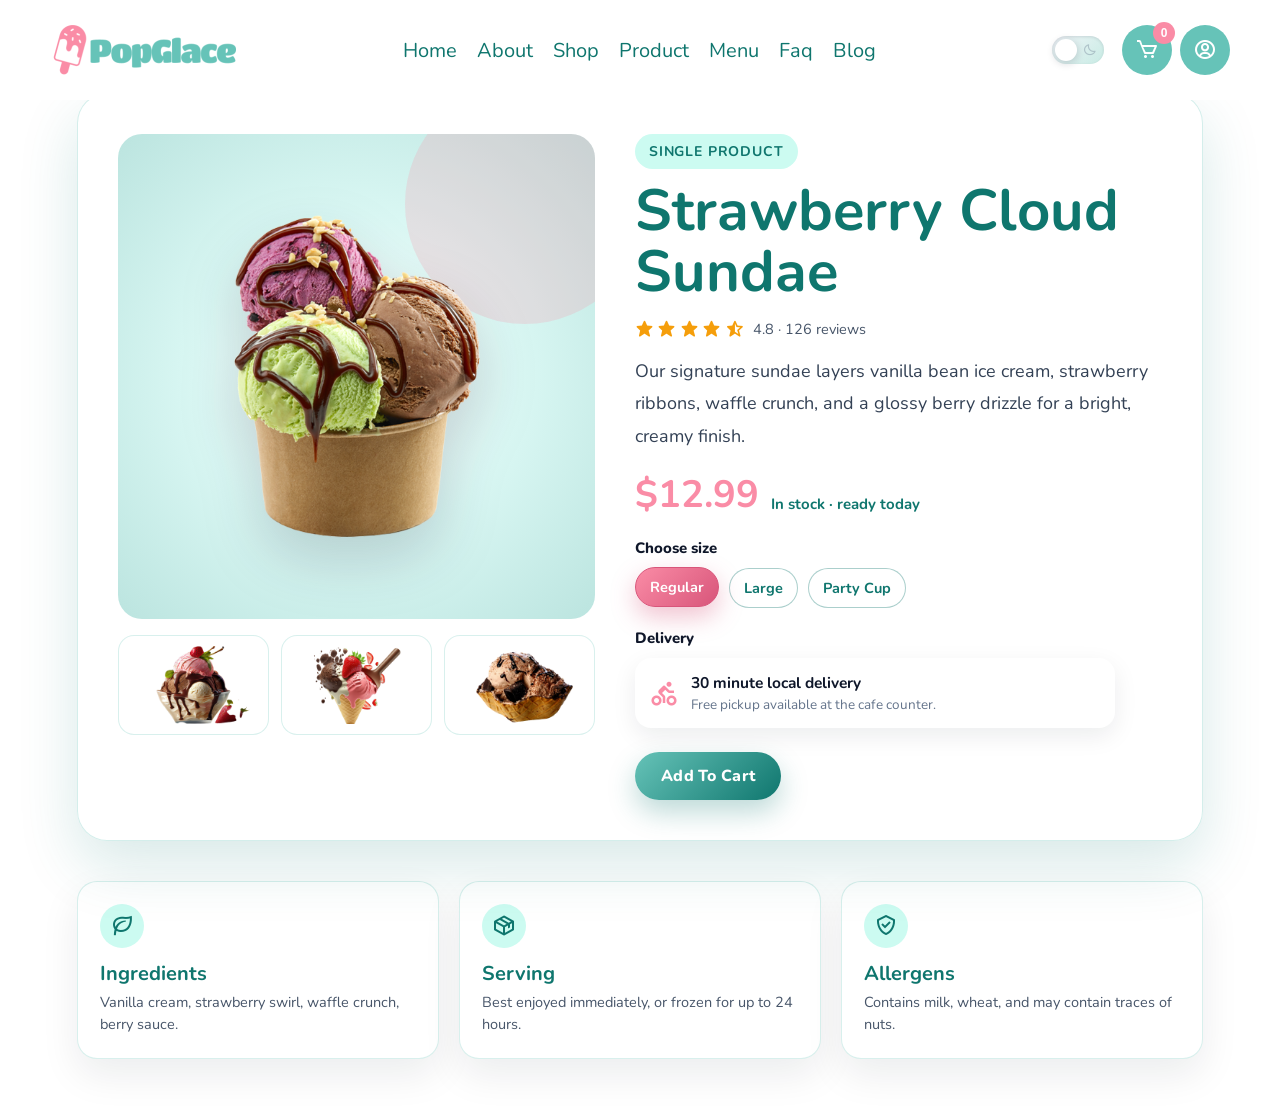
==== product.html @ e68284f6 "Enhance user experience with login flow and product display updates - Updated index.html to include " ====
<!doctype html>
<html lang="en">
	<head>
		<meta charset="UTF-8" />
		<meta name="viewport" content="width=device-width, initial-scale=1.0" />
		<meta
			name="description"
			content="TopGlance Strawberry Cloud Sundae product page with cart and checkout demo." />
		<title>Strawberry Cloud Sundae — TopGlance Ice Cream</title>
		<script>
			(function () {
				try {
					var k = "topglanceTheme";
					var t = localStorage.getItem(k);
					if (t === "dark" || t === "light") {
						document.documentElement.setAttribute("data-theme", t);
					} else if (
						window.matchMedia("(prefers-color-scheme: dark)").matches
					) {
						document.documentElement.setAttribute("data-theme", "dark");
					}
				} catch (e) {}
			})();
		</script>
		<link
			href="https://unpkg.com/boxicons@2.1.4/css/boxicons.min.css"
			rel="stylesheet" />
		<link rel="preconnect" href="https://fonts.googleapis.com" />
		<link rel="preconnect" href="https://fonts.gstatic.com" crossorigin />
		<link
			href="https://fonts.googleapis.com/css2?family=Nunito:wght@400;500;600;700;800&display=swap"
			rel="stylesheet" />
		<link rel="stylesheet" href="style.css" />
	</head>
	<body>
		<a href="#main-content" class="skip-link">Skip to main content</a>
		<header role="banner">
			<a href="index.html#home"
				><img src="images/logo.png" alt="TopGlance Ice Cream"
			/></a>
			<nav class="navbar" id="siteNav" aria-label="Primary">
				<ul>
					<li><a href="index.html#home">home</a></li>
					<li><a href="index.html#about">about</a></li>
					<li><a href="index.html#shop">shop</a></li>
					<li><a href="product.html">product</a></li>
					<li><a href="index.html#menu">menu</a></li>
					<li><a href="index.html#faq">faq</a></li>
					<li><a href="index.html#blog">blog</a></li>
				</ul>
			</nav>
			<div class="nav-actions">
				<button
					type="button"
					class="theme-switch"
					id="themeToggle"
					role="switch"
					aria-checked="false"
					aria-label="Switch to dark mode"
					title="Theme">
					<span class="theme-switch-track">
						<i
							class="bx bx-sun theme-switch-icon theme-switch-icon--sun"
							aria-hidden="true"></i>
						<i
							class="bx bx-moon theme-switch-icon theme-switch-icon--moon"
							aria-hidden="true"></i>
						<span class="theme-switch-thumb"></span>
					</span>
				</button>
				<div class="nav-action-wrap cart-wrap">
					<button
						type="button"
						class="nav-icon-btn cart-toggle"
						id="cartToggle"
						aria-label="Shopping cart"
						aria-expanded="false"
						aria-controls="cartPanel">
						<i class="bx bx-cart" aria-hidden="true"></i>
						<span class="cart-badge" id="cartBadge">0</span>
					</button>
					<div
						class="nav-panel cart-panel"
						id="cartPanel"
						role="dialog"
						aria-modal="true"
						aria-labelledby="cartPanelTitle"
						hidden>
						<div class="nav-panel-head">
							<h4 id="cartPanelTitle">Your cart</h4>
							<button
								type="button"
								class="panel-close"
								id="cartClose"
								aria-label="Close cart">
								&times;
							</button>
						</div>
						<ul class="cart-lines" id="cartLines"></ul>
						<p class="cart-empty" id="cartEmpty">Your cart is empty.</p>
						<div class="cart-footer" id="cartFooter" hidden>
							<p class="cart-total">Total: $<span id="cartTotal">0.00</span></p>
							<button
								type="button"
								class="btn btn-checkout"
								id="cartCheckoutBtn">
								Checkout
							</button>
						</div>
					</div>
				</div>
				<div class="nav-action-wrap profile-wrap">
					<button
						type="button"
						class="nav-icon-btn profile-toggle"
						id="profileToggle"
						aria-label="Account"
						aria-expanded="false"
						aria-controls="profilePanel">
						<i class="bx bx-user-circle" aria-hidden="true"></i>
					</button>
					<div
						class="nav-panel profile-panel"
						id="profilePanel"
						role="dialog"
						aria-modal="true"
						aria-labelledby="profilePanelTitle"
						hidden>
						<div class="nav-panel-head">
							<h4 id="profilePanelTitle">Account</h4>
							<button
								type="button"
								class="panel-close"
								id="profileClose"
								aria-label="Close account">
								&times;
							</button>
						</div>
						<div class="profile-card">
							<div class="profile-avatar" aria-hidden="true">DU</div>
							<div class="profile-meta">
								<strong>Demo User</strong>
								<span>demo@topglance.ice</span>
							</div>
						</div>
						<p class="profile-hint">
							Rewards: <strong>120 pts</strong> · Orders: <strong>3</strong>
						</p>
					</div>
				</div>
			</div>
			<button
				type="button"
				class="bx bx-menu nav-menu-toggle"
				id="navMenuToggle"
				aria-label="Open menu"
				aria-expanded="false"
				aria-controls="siteNav"></button>
		</header>
		<main id="main-content">
			<section class="product-page" aria-labelledby="product-title">
				<a href="index.html#products" class="product-back">
					<i class="bx bx-left-arrow-alt" aria-hidden="true"></i>
					Back to featured banner
				</a>
				<div class="product-detail">
					<div class="product-gallery">
						<div class="product-main-image">
							<img src="images/img_5.png" alt="Strawberry Cloud Sundae dessert" />
						</div>
						<div class="product-thumbs" aria-label="Product preview images">
							<img src="images/product0.png" alt="Berry topping preview" />
							<img src="images/product1.png" alt="Mint scoop preview" />
							<img src="images/product4.png" alt="Chocolate drizzle preview" />
						</div>
					</div>
					<div class="product-summary">
						<span class="eyebrow">Single product</span>
						<h1 id="product-title">Strawberry Cloud Sundae</h1>
						<div class="product-rating" aria-label="Rated 4.8 out of 5">
							<i class="bx bxs-star" aria-hidden="true"></i>
							<i class="bx bxs-star" aria-hidden="true"></i>
							<i class="bx bxs-star" aria-hidden="true"></i>
							<i class="bx bxs-star" aria-hidden="true"></i>
							<i class="bx bxs-star-half" aria-hidden="true"></i>
							<span>4.8 · 126 reviews</span>
						</div>
						<p>
							Our signature sundae layers vanilla bean ice cream, strawberry
							ribbons, waffle crunch, and a glossy berry drizzle for a bright,
							creamy finish.
						</p>
						<div class="product-price-row">
							<strong>$12.99</strong>
							<span>In stock · ready today</span>
						</div>
						<div class="product-option-group">
							<span class="product-option-label">Choose size</span>
							<div class="product-options" aria-label="Choose size">
								<button
									type="button"
									class="product-option is-selected"
									data-size="Regular"
									data-price="12.99"
									aria-pressed="true">
									Regular
								</button>
								<button
									type="button"
									class="product-option"
									data-size="Large"
									data-price="15.99"
									aria-pressed="false">
									Large
								</button>
								<button
									type="button"
									class="product-option"
									data-size="Party cup"
									data-price="21.99"
									aria-pressed="false">
									Party cup
								</button>
							</div>
						</div>
						<div class="product-option-group">
							<span class="product-option-label">Delivery</span>
							<div class="product-delivery">
								<i class="bx bx-cycling" aria-hidden="true"></i>
								<div>
									<strong>30 minute local delivery</strong>
									<span>Free pickup available at the cafe counter.</span>
								</div>
							</div>
						</div>
						<div class="product-actions">
							<button
								type="button"
								class="btn add-to-cart"
								data-id="product-strawberry-cloud"
								data-name="Strawberry Cloud Sundae"
								data-price="12.99"
								data-image="images/img_5.png">
								Add To Cart
							</button>
						</div>
					</div>
				</div>
				<div class="product-info-grid">
					<article>
						<i class="bx bx-leaf" aria-hidden="true"></i>
						<h3>Ingredients</h3>
						<p>Vanilla cream, strawberry swirl, waffle crunch, berry sauce.</p>
					</article>
					<article>
						<i class="bx bx-package" aria-hidden="true"></i>
						<h3>Serving</h3>
						<p>Best enjoyed immediately, or frozen for up to 24 hours.</p>
					</article>
					<article>
						<i class="bx bx-check-shield" aria-hidden="true"></i>
						<h3>Allergens</h3>
						<p>Contains milk, wheat, and may contain traces of nuts.</p>
					</article>
				</div>
			</section>
		</main>
		<div id="checkoutAnnounce" class="visually-hidden" role="status" aria-live="polite" aria-atomic="true"></div>
		<div class="toast" id="toast" role="status" aria-live="polite" hidden></div>
		<script src="script.js"></script>
	</body>
</html>
---- style.css ----
:root {
	--green: #76a713;
	--header-bg: #ffffff;
	--focus-ring: #66c3b8;
	/* Darker teal for text on white — improves contrast vs. #66c3b8 alone */
	--link-text: #0f766e;
	--heading-teal: #0f766e;
	/* WCAG-friendly text on white / near-white (promo card, etc.) */
	--text-on-light: #1e293b;
	--title-on-light: #042f2e;
	/* Motion: one easing curve sitewide (avoids “all” + layout-shift flicker) */
	--ease-ui: cubic-bezier(0.37, 1.14, 0.26, 1.24);
	--t-fast: 0.22s;
	--t-normal: 0.35s;
	--t-slow: 0.5s;
	--t-reveal: 0.55s;
	/* Hero: dark enough for white copy; badge stays light with dark text */
	--hero-bg: #0f766e;
	--hero-badge-bg: #ecfdf5;
	--hero-badge-text: #064e3b;
	--font-site: "Nunito", "Segoe UI", Arial, sans-serif;
}

.skip-link {
	position: absolute;
	left: -9999px;
	top: 0;
	z-index: 1000;
	padding: 1rem 1.5rem;
	background: var(--focus-ring);
	color: #fff;
	font-size: 1.6rem;
	font-weight: 600;
	border-radius: 0 0 8px 0;
	text-transform: none;
}
.skip-link:focus {
	left: 0;
	outline: 3px solid #0f172a;
	outline-offset: 2px;
}

* {
	margin: 0;
	padding: 0;
	box-sizing: border-box;
	text-transform: capitalize;
	text-decoration: none;
}
*,
*::before,
*::after {
	transition-property: color, background-color, border-color, box-shadow, opacity,
		transform, filter, outline-color, outline-offset, text-decoration-color;
	transition-duration: var(--t-normal);
	transition-timing-function: var(--ease-ui);
}
*::selection {
	background-color: var(--green);
	color: #fff;
}
html {
	font-size: 62.5%;
	overflow-x: hidden;
	scroll-behavior: smooth;
	scroll-padding-top: 4rem;
}
body {
	font-family: var(--font-site);
}
section {
	padding: 4% 6%;
	background-image: url("images/bg.avif");
	background-size: cover;
	background-repeat: no-repeat;
}
.btn {
	border-radius: 20px;
	background-color: #bbe4df;
	padding: 1rem 2rem;
	cursor: pointer;
	text-transform: capitalize;
	text-align: center;
	font-size: 1.9rem;
	color: #000;
	transition: background-color var(--t-slow) var(--ease-ui),
		color var(--t-slow) var(--ease-ui), transform var(--t-slow) var(--ease-ui),
		box-shadow var(--t-slow) var(--ease-ui);
}

.btn:hover {
	background-color: #fa8ca6;
	transform: scale(1.1);
	color: #fff;
}
.btn.add-to-cart {
	font-weight: 600;
	color: #0f172a;
}
.features .box-container .box .btn.add-to-cart,
.shop .box-container .box .btn.add-to-cart,
.products .btn.add-to-cart {
	color: #0f172a;
}
h1 {
	font-size: 3.5rem;
	color: var(--heading-teal);
	text-transform: capitalize;
	margin-bottom: 1.5rem;
	text-align: center;
}

/* Section titles (one h1 per page — hero); mirrors former h1.section headings */
h2.heading {
	font-size: 3.5rem;
	color: var(--heading-teal);
	text-transform: capitalize;
	margin-bottom: 1.5rem;
	text-align: center;
}

.features > h2 {
	font-size: 3.5rem;
	color: var(--heading-teal);
	text-transform: capitalize;
	margin-bottom: 1.5rem;
	text-align: center;
}

a:focus-visible,
button:focus-visible,
input:focus-visible,
textarea:focus-visible,
select:focus-visible {
	outline: 2px solid var(--focus-ring);
	outline-offset: 2px;
}
header {
	background-color: var(--header-bg);
	position: fixed;
	display: flex;
	align-items: center;
	justify-content: space-between;
	top: 0;
	left: 0;
	z-index: 100;
	padding: 1rem 5rem;
	width: 100%;
	max-width: 100vw;
	min-width: 0;
}
/* Keep wordmark fully visible: no flex shrink, no inline gap under the image */
header > a {
	flex-shrink: 0;
	display: inline-flex;
	align-items: center;
	line-height: 0;
}
header > a img {
	display: block;
	width: 100%;
	max-width: min(250px, 42vw);
	height: auto;
	object-fit: contain;
	object-position: left center;
}
header .navbar ul {
	display: flex;
	align-items: center;
	justify-content: space-between;
	list-style: none;
}
header .navbar ul li {
	margin: 0 1rem;
}
header .navbar ul li a {
	font-size: 2rem;
	color: var(--link-text);
}
header .navbar ul li a:hover {
	color: #fa8ca6;
}
header .nav-actions {
	display: flex;
	align-items: center;
	gap: 0.8rem;
	min-width: 0;
	flex-shrink: 0;
}
header .nav-action-wrap {
	position: relative;
}
header .nav-icon-btn {
	cursor: pointer;
	margin: 0;
	width: 50px;
	height: 50px;
	display: flex;
	align-items: center;
	justify-content: center;
	background-color: #66c3b8;
	color: #fff;
	border: 1px solid transparent;
	border-radius: 50%;
	font-size: 2.4rem;
	transition: background-color var(--t-slow) var(--ease-ui),
		border-color var(--t-slow) var(--ease-ui), color var(--t-slow) var(--ease-ui);
	position: relative;
}
header .nav-icon-btn:hover {
	border: 1px solid #66c3b8;
	background-color: #bbe4df;
	color: #0f172a;
}
header .theme-switch {
	border: none;
	background: transparent;
	padding: 9px 10px;
	margin: 0;
	cursor: pointer;
	display: flex;
	align-items: center;
	justify-content: center;
	flex-shrink: 0;
	position: relative;
	box-sizing: border-box;
	min-width: 44px;
	min-height: 44px;
}
header .theme-switch:focus-visible {
	outline: 2px solid #66c3b8;
	outline-offset: 3px;
	border-radius: 999px;
}
header .theme-switch-track {
	position: relative;
	width: 52px;
	height: 28px;
	border-radius: 999px;
	background: linear-gradient(135deg, #f1f5f9 0%, #c8ebe4 100%);
	box-shadow: inset 0 1px 3px rgba(15, 23, 42, 0.12);
	transition: background var(--t-normal) var(--ease-ui),
		box-shadow var(--t-normal) var(--ease-ui);
}
html[data-theme="dark"] header .theme-switch-track {
	background: linear-gradient(135deg, #475569 0%, #1e293b 100%);
	box-shadow: inset 0 1px 5px rgba(0, 0, 0, 0.35);
}
header .theme-switch-icon {
	position: absolute;
	top: 50%;
	transform: translateY(-50%);
	font-size: 1.4rem;
	z-index: 0;
	pointer-events: none;
	transition: opacity var(--t-fast) var(--ease-ui), color var(--t-fast) var(--ease-ui);
}
header .theme-switch-icon--sun {
	left: 7px;
	color: #d97706;
}
header .theme-switch-icon--moon {
	right: 7px;
	color: #64748b;
}
html[data-theme="dark"] header .theme-switch-icon--sun {
	opacity: 0.35;
}
html[data-theme="dark"] header .theme-switch-icon--moon {
	color: #e2e8f0;
	opacity: 1;
}
html:not([data-theme="dark"]) header .theme-switch-icon--moon {
	opacity: 0.35;
}
html:not([data-theme="dark"]) header .theme-switch-icon--sun {
	opacity: 1;
}
header .theme-switch-thumb {
	position: absolute;
	top: 3px;
	left: 3px;
	width: 22px;
	height: 22px;
	border-radius: 50%;
	background: #fff;
	box-shadow: 0 2px 8px rgba(15, 23, 42, 0.2);
	z-index: 1;
	transition: transform var(--t-normal) var(--ease-ui),
		background var(--t-fast) var(--ease-ui), box-shadow var(--t-fast) var(--ease-ui);
}
html[data-theme="dark"] header .theme-switch-thumb {
	transform: translateX(24px);
	background: linear-gradient(145deg, #66c3b8, #3d9a90);
	box-shadow: 0 2px 10px rgba(0, 0, 0, 0.35);
}
@media (prefers-reduced-motion: reduce) {
	header .theme-switch-thumb,
	header .theme-switch-track,
	header .theme-switch-icon {
		transition: none;
	}
}
header .cart-badge {
	position: absolute;
	top: -4px;
	right: -4px;
	min-width: 22px;
	height: 22px;
	padding: 0 5px;
	border-radius: 999px;
	background: #fa8ca6;
	color: #fff;
	font-size: 1.2rem;
	font-weight: 700;
	display: flex;
	align-items: center;
	justify-content: center;
	line-height: 1;
}
header .nav-panel {
	position: absolute;
	top: calc(100% + 12px);
	right: 0;
	left: auto;
	width: 380px;
	max-width: calc(100vw - 24px);
	background: #fff;
	border-radius: 16px;
	box-shadow: 0 12px 40px rgba(0, 0, 0, 0.12);
	border: 1px solid rgba(102, 195, 184, 0.35);
	padding: 1.2rem 1.4rem 1.4rem;
	z-index: 200;
	max-height: min(70vh, 420px);
	overflow-x: hidden;
	overflow-y: auto;
	overscroll-behavior: contain;
}
header .nav-panel[hidden] {
	display: none !important;
}
header .nav-panel-head {
	display: flex;
	align-items: center;
	justify-content: space-between;
	margin-bottom: 1rem;
	padding-bottom: 0.8rem;
	border-bottom: 1px solid #eee;
}
header .nav-panel-head h4 {
	font-size: 2rem;
	color: #66c3b8;
	margin: 0;
	text-align: left;
}
header .panel-close {
	border: none;
	background: transparent;
	font-size: 2.8rem;
	line-height: 1;
	color: #66c3b8;
	cursor: pointer;
	padding: 0 0.4rem;
}
header .panel-close:hover {
	color: #fa8ca6;
}
header .cart-lines {
	list-style: none;
	margin: 0;
	padding: 0;
}
header .cart-line {
	display: flex;
	gap: 1rem;
	align-items: flex-start;
	padding: 1rem 0;
	border-bottom: 1px solid #f0f0f0;
	font-size: 1.5rem;
	min-width: 0;
	overflow-x: hidden;
}
header .cart-line-thumb {
	width: 52px;
	height: 52px;
	max-width: 52px;
	object-fit: contain;
	border-radius: 10px;
	background: #f7faf9;
	flex-shrink: 0;
}
header .cart-line-body {
	flex: 1;
	min-width: 0;
}
header .cart-line-title {
	font-weight: 600;
	color: #333;
	margin-bottom: 0.4rem;
	text-align: left;
	text-transform: none;
	overflow-wrap: anywhere;
	word-break: break-word;
}
header .cart-line-meta {
	color: #64748b;
	font-size: 1.35rem;
	text-align: left;
	overflow-wrap: anywhere;
	word-break: break-word;
}
header .cart-line-actions {
	display: flex;
	align-items: center;
	flex-wrap: wrap;
	gap: 0.5rem;
	margin-top: 0.6rem;
	max-width: 100%;
}
header .qty-btn {
	width: 28px;
	height: 28px;
	border-radius: 8px;
	border: 1px solid var(--heading-teal);
	background: #fff;
	color: var(--heading-teal);
	cursor: pointer;
	font-size: 1.6rem;
	line-height: 1;
	display: flex;
	align-items: center;
	justify-content: center;
}
header .qty-btn:hover {
	background: #bbe4df;
}
header .cart-remove {
	border: none;
	background: transparent;
	color: #fa8ca6;
	cursor: pointer;
	font-size: 1.3rem;
	text-decoration: underline;
	margin-left: 0.4rem;
}
header .cart-empty {
	font-size: 1.6rem;
	color: #64748b;
	text-align: center;
	padding: 1.5rem 0.5rem;
}
header .cart-footer {
	margin-top: 1rem;
	padding-top: 1rem;
	border-top: 1px solid #eee;
}
header .cart-total {
	font-size: 1.8rem;
	font-weight: 700;
	color: #333;
	margin-bottom: 1rem;
	text-align: left;
}
header .btn-checkout {
	width: 100%;
	border: none;
	font-family: inherit;
	font-size: 2.1rem;
	font-weight: 600;
	padding: 1.15rem 2rem;
	min-height: 4.8rem;
}
header .login-flow,
header .profile-signed-in {
	text-transform: none;
}
header .login-copy {
	color: #475569;
	font-size: 1.45rem;
	line-height: 1.5;
	margin-bottom: 1.2rem;
	text-align: left;
	text-transform: none;
}
header .login-field {
	display: flex;
	flex-direction: column;
	gap: 0.5rem;
	margin-bottom: 1rem;
	text-align: left;
}
header .login-field span {
	color: var(--heading-teal);
	font-size: 1.35rem;
	font-weight: 700;
	text-transform: none;
}
header .login-field input {
	width: 100%;
	border: 1px solid rgba(102, 195, 184, 0.45);
	border-radius: 12px;
	color: #1e293b;
	font-size: 1.5rem;
	padding: 1rem 1.1rem;
	text-transform: none;
}
header .login-field input.login-input-error {
	border-color: #fa8ca6;
	box-shadow: 0 0 0 3px rgba(250, 140, 166, 0.18);
}
header .login-btn {
	width: 100%;
	border: none;
	font-family: inherit;
	font-size: 1.75rem;
	font-weight: 700;
	margin-top: 0.2rem;
}
header .login-note {
	color: #64748b;
	font-size: 1.25rem;
	margin-top: 0.8rem;
	text-align: center;
	text-transform: none;
}
header .login-code-card {
	align-items: center;
	background: linear-gradient(135deg, #ecfdf5, #fdf2f8);
	border: 1px dashed rgba(102, 195, 184, 0.75);
	border-radius: 14px;
	display: flex;
	justify-content: space-between;
	margin-bottom: 1.2rem;
	padding: 1rem 1.2rem;
	text-transform: none;
}
header .login-code-card span {
	color: #475569;
	font-size: 1.25rem;
	text-transform: none;
}
header .login-code-card strong {
	color: var(--heading-teal);
	font-size: 2rem;
	letter-spacing: 0.16em;
}
header .login-link {
	background: transparent;
	border: none;
	color: #0f766e;
	cursor: pointer;
	display: block;
	font: inherit;
	font-size: 1.35rem;
	margin: 0.9rem auto 0;
	text-decoration: underline;
	text-transform: none;
}
header .login-link:hover {
	color: #fa8ca6;
}
header .profile-card {
	display: flex;
	align-items: center;
	gap: 1rem;
	padding: 0.8rem 0;
}
header .profile-avatar {
	width: 52px;
	height: 52px;
	border-radius: 50%;
	background: linear-gradient(135deg, #66c3b8, #bbe4df);
	color: #fff;
	display: flex;
	align-items: center;
	justify-content: center;
	font-size: 1.8rem;
	font-weight: 700;
	flex-shrink: 0;
}
header .profile-meta {
	display: flex;
	flex-direction: column;
	gap: 0.2rem;
	text-align: left;
	font-size: 1.5rem;
	text-transform: none;
}
header .profile-meta strong {
	color: #333;
	font-size: 1.7rem;
}
header .profile-meta span {
	color: #475569;
}
header .profile-hint {
	font-size: 1.45rem;
	color: #555;
	margin: 0.4rem 0 1rem;
	text-align: left;
	text-transform: none;
}
header .saved-card-block {
	margin-top: 0.5rem;
}
header .saved-card-label {
	font-size: 1.35rem;
	color: var(--heading-teal);
	display: block;
	margin-bottom: 0.6rem;
	text-align: left;
}
header .saved-card {
	background: linear-gradient(125deg, #2d3748 0%, #4a5568 100%);
	color: #fff;
	border-radius: 14px;
	padding: 1.2rem 1.4rem;
	font-size: 1.4rem;
	text-transform: none;
}
header .saved-card-top {
	display: flex;
	align-items: center;
	justify-content: space-between;
	margin-bottom: 1rem;
}
header .saved-card-top i {
	font-size: 2.4rem;
}
header .saved-card-brand {
	font-size: 1.3rem;
	opacity: 0.9;
}
header .saved-card-number {
	letter-spacing: 0.08em;
	margin-bottom: 0.4rem;
	font-size: 1.5rem;
}
header .saved-card-exp {
	opacity: 0.85;
	margin-bottom: 1rem;
	font-size: 1.3rem;
}
header .btn-ghost {
	width: 100%;
	background: rgba(255, 255, 255, 0.15);
	color: #fff;
	border: 1px solid rgba(255, 255, 255, 0.35);
	font: inherit;
	cursor: pointer;
}
header .btn-ghost:hover {
	background: rgba(255, 255, 255, 0.28);
	color: #fff;
	transform: none;
}
button.btn {
	border: none;
	font: inherit;
	display: inline-block;
}
.toast {
	position: fixed;
	bottom: 2.4rem;
	left: 50%;
	transform: translateX(-50%) translateY(120%);
	background: #2d3748;
	color: #fff;
	padding: 1.2rem 2rem;
	border-radius: 12px;
	font-size: 1.6rem;
	z-index: 500;
	box-shadow: 0 8px 24px rgba(0, 0, 0, 0.2);
	max-width: 90vw;
	text-align: center;
	text-transform: none;
	transition: transform var(--t-normal) var(--ease-ui);
}
.toast.is-visible {
	transform: translateX(-50%) translateY(0);
}
.visually-hidden {
	position: absolute;
	width: 1px;
	height: 1px;
	padding: 0;
	margin: -1px;
	overflow: hidden;
	clip: rect(0, 0, 0, 0);
	white-space: nowrap;
	border: 0;
}
.checkout-modal[hidden] {
	display: none !important;
}
.checkout-modal {
	position: fixed;
	inset: 0;
	z-index: 400;
	display: flex;
	align-items: center;
	justify-content: center;
	padding: max(1rem, env(safe-area-inset-top)) 1.25rem
		max(1rem, env(safe-area-inset-bottom));
	overflow-y: auto;
	overscroll-behavior: contain;
}
.checkout-backdrop {
	position: absolute;
	inset: 0;
	width: auto;
	height: auto;
	background: rgba(30, 41, 59, 0.55);
	border: none;
	padding: 0;
	margin: 0;
	cursor: pointer;
	z-index: 0;
}
.checkout-dialog {
	position: relative;
	z-index: 1;
	width: 100%;
	max-width: 480px;
	margin: auto;
	flex-shrink: 0;
	max-height: min(90dvh, 720px);
	display: flex;
	flex-direction: column;
	background: transparent;
	border: none;
	border-radius: 18px;
	box-shadow:
		0 4px 6px rgba(15, 23, 42, 0.04),
		0 12px 24px rgba(15, 23, 42, 0.1),
		0 28px 56px rgba(15, 23, 42, 0.14);
	overflow: visible;
}
.checkout-dialog-surface {
	flex: 1 1 auto;
	min-height: 0;
	display: flex;
	flex-direction: column;
	max-height: min(90dvh, 720px);
	overflow: hidden;
	background: #fff;
	border-radius: 18px;
	border: 1px solid rgba(102, 195, 184, 0.4);
}
.checkout-field input::placeholder {
	color: #64748b;
	opacity: 1;
	text-transform: none;
}
.checkout-dialog .checkout-head {
	display: flex;
	align-items: center;
	justify-content: space-between;
	padding: 1.2rem 1.4rem;
	border-bottom: 1px solid #eee;
	flex-shrink: 0;
}
.checkout-dialog .checkout-head h2 {
	margin: 0;
	font-size: 2.6rem;
	color: var(--heading-teal);
	text-align: left;
}
.checkout-dialog .panel-close {
	border: none;
	background: transparent;
	font-size: 2.8rem;
	line-height: 1;
	color: var(--heading-teal);
	cursor: pointer;
	padding: 0 0.4rem;
}
.checkout-dialog .panel-close:hover {
	color: #fa8ca6;
}
.checkout-progress {
	display: flex;
	justify-content: space-between;
	gap: 0.5rem;
	padding: 1rem 1.4rem;
	border-bottom: 1px solid #f0f0f0;
	flex-shrink: 0;
}
.checkout-progress-step {
	flex: 1;
	text-align: center;
	font-size: 1.45rem;
	color: #475569;
	text-transform: none;
}
.checkout-progress-step .checkout-step-num {
	display: flex;
	align-items: center;
	justify-content: center;
	width: 3.2rem;
	height: 3.2rem;
	margin: 0 auto 0.45rem;
	border-radius: 50%;
	background: #e2e8f0;
	color: #334155;
	font-weight: 700;
	font-size: 1.55rem;
}
.checkout-progress-step.is-active .checkout-step-num {
	background: #0f766e;
	color: #fff;
}
.checkout-progress-step.is-done .checkout-step-num {
	background: #99f6e4;
	color: #0f172a;
}
.checkout-progress-step.is-active {
	color: #0f172a;
	font-weight: 600;
}
.checkout-progress-step .checkout-step-label {
	display: block;
	font-size: 1.55rem;
	line-height: 1.25;
	margin-top: 0.1rem;
}
.checkout-body {
	padding: 1.2rem 1.4rem 1rem;
	overflow-y: auto;
	flex: 1;
	min-height: 0;
}
.checkout-intro {
	font-size: 1.65rem;
	color: #334155;
	margin: 0 0 1.2rem;
	text-align: left;
	text-transform: none;
	line-height: 1.45;
}
.checkout-field {
	display: flex;
	flex-direction: column;
	gap: 0.5rem;
	margin-bottom: 1rem;
	font-size: 1.55rem;
	color: #1e293b;
	text-transform: none;
	text-align: left;
}
.checkout-field span {
	font-weight: 600;
	color: var(--heading-teal);
}
.checkout-field input {
	width: 100%;
	padding: 1rem 1.15rem;
	border: 1px solid #94a3b8;
	border-radius: 10px;
	font-size: 1.65rem;
	font-family: inherit;
	text-transform: none;
	color: #0f172a;
}
.checkout-field input:focus {
	outline: 2px solid var(--heading-teal);
	outline-offset: 2px;
	border-color: var(--heading-teal);
}
.checkout-field-row {
	display: grid;
	grid-template-columns: 1fr 120px;
	gap: 0.8rem;
}
.checkout-field-row .checkout-field {
	margin-bottom: 1rem;
}
.checkout-pay-choice {
	border: none;
	margin: 0 0 1.2rem;
	padding: 0;
}
.checkout-radio {
	display: flex;
	align-items: center;
	gap: 0.85rem;
	margin-bottom: 0.85rem;
	font-size: 1.6rem;
	cursor: pointer;
	text-transform: none;
	text-align: left;
	color: #1e293b;
}
.checkout-radio input {
	width: 2rem;
	height: 2rem;
	accent-color: var(--heading-teal);
}
.checkout-newcard {
	padding-top: 0.25rem;
}
.checkout-review-block {
	background: #f1f5f9;
	border-radius: 12px;
	padding: 1.1rem 1.3rem;
	margin-bottom: 1rem;
	font-size: 1.55rem;
	text-align: left;
	text-transform: none;
	color: #1e293b;
	line-height: 1.5;
	border: 1px solid #e2e8f0;
}
.checkout-review-block strong {
	display: block;
	font-size: 1.35rem;
	color: var(--heading-teal);
	margin-bottom: 0.4rem;
	text-transform: uppercase;
	letter-spacing: 0.04em;
}
.checkout-review-lines {
	border-top: 1px solid #e2e8f0;
	padding-top: 1rem;
	margin-top: 0.5rem;
}
.checkout-review-line {
	display: flex;
	justify-content: space-between;
	gap: 1rem;
	font-size: 1.55rem;
	text-transform: none;
	text-align: left;
	margin-bottom: 0.65rem;
	color: #1e293b;
}
.checkout-review-line span:last-child {
	flex-shrink: 0;
	color: #475569;
	font-weight: 600;
}
.checkout-review-total {
	font-size: 2.05rem;
	text-align: right;
	margin: 1.2rem 0 0;
	text-transform: none;
	color: #0f172a;
}
.checkout-review-total strong {
	color: var(--heading-teal);
}
.checkout-pane-success {
	text-align: center;
	padding: 1rem 0.5rem 0.5rem;
}
.checkout-success-icon {
	width: 6rem;
	height: 6rem;
	margin: 0 auto 1rem;
	border-radius: 50%;
	background: linear-gradient(135deg, #66c3b8, #bbe4df);
	display: flex;
	align-items: center;
	justify-content: center;
	color: #fff;
	font-size: 4rem;
}
.checkout-success-title {
	font-size: 2.6rem;
	color: var(--heading-teal);
	margin: 0 0 0.8rem;
}
.checkout-success-text {
	font-size: 1.65rem;
	color: #475569;
	text-transform: none;
	line-height: 1.5;
	margin: 0 0 1rem;
}
.checkout-order-id {
	font-size: 1.65rem;
	text-transform: none;
	color: #1e293b;
}
.checkout-pane-success .btn {
	margin-top: 1.5rem;
}
.checkout-foot {
	display: flex;
	flex-wrap: wrap;
	gap: 0.75rem;
	justify-content: flex-end;
	align-items: center;
	padding: 1rem 1.4rem 1.2rem;
	border-top: 1px solid #eee;
	flex-shrink: 0;
	background: #fafafa;
}
.checkout-foot .btn {
	min-width: 14rem;
	min-height: 5.2rem;
	font-size: 2.35rem;
	font-weight: 600;
	padding: 1.25rem 2.4rem;
}
.checkout-pane-success .btn {
	min-height: 5.2rem;
	font-size: 2.35rem;
	font-weight: 600;
	padding: 1.25rem 2.6rem;
}
.btn-checkout-secondary {
	margin-right: auto;
	background: #e2e8f0 !important;
	color: #0f172a !important;
	font-size: 2.35rem !important;
	font-weight: 600 !important;
}
.btn-checkout-secondary:hover {
	background: #cbd5e1 !important;
	color: #0f172a !important;
}
.checkout-field input.checkout-input-error {
	border-color: #fa8ca6;
	outline-color: #fa8ca6;
}
.checkout-error-msg {
	font-size: 1.5rem;
	color: #be123c;
	font-weight: 600;
	margin: -0.5rem 0 0.8rem;
	text-align: left;
	text-transform: none;
}

kbd {
	font-family: ui-monospace, monospace;
	font-size: 0.92em;
	padding: 0.2em 0.55em;
	border-radius: 4px;
	background: #e2e8f0;
	border: 1px solid #cbd5e1;
	text-transform: none;
}
.faq .detail h2 a {
	color: inherit;
	text-decoration: underline;
	text-underline-offset: 3px;
}
.faq .detail h2 a:focus-visible {
	outline: 2px solid var(--focus-ring);
	outline-offset: 3px;
	border-radius: 4px;
}
header .nav-menu-toggle {
	font-size: 5rem;
	color: #66c3b8;
	cursor: pointer;
	display: none;
	background: none;
	border: none;
	padding: 0;
	margin: 0;
	line-height: 1;
	border-radius: 8px;
}
header .nav-menu-toggle:focus-visible {
	outline: 2px solid var(--focus-ring);
	outline-offset: 4px;
}
@keyframes home-hero-float {
	0%,
	100% {
		transform: translateY(0);
	}
	50% {
		transform: translateY(-14px);
	}
}
.home {
	margin-top: 5rem;
	min-height: 95vh;
	background-color: var(--hero-bg);
	display: flex;
	align-items: center;
	justify-content: center;
	position: relative;
}
.home::after {
	content: "";
	position: absolute;
	bottom: -50px;
	left: 0;
	background: url("images/banner-bg-shape-1.svg");
	background-size: cover;
	background-position: center center;
	background-repeat: no-repeat;
	width: 100vw;
	height: 145px;
	z-index: 9;
}
.home .box-container {
	display: grid;
	grid-template-columns: repeat(2, minmax(0, 1fr));
	align-items: center;
	gap: 2rem 4rem;
	width: 100%;
}
.home .box {
	min-width: 0;
	text-transform: capitalize;
	color: #fff;
	padding: 2rem;
	line-height: 1.5;
}
/* Hero copy column: more inset from the viewport + clearer vertical rhythm */
.home .box-container .box:first-child {
	padding: 2.5rem 2.5rem 3rem clamp(2.5rem, 5vw + 1.25rem, 6.5rem);
}
.home .box-container .box:first-child > span {
	display: inline-block;
	margin-bottom: 1.25rem;
}
.home .box-container .box:first-child h1 {
	margin: 0 0 1.75rem;
}
.home .box-container .box:first-child p {
	margin: 0 0 2.25rem;
}
.home span {
	font-size: 2rem;
	background-color: var(--hero-badge-bg);
	color: var(--hero-badge-text);
	font-weight: 600;
	padding: 1rem 3rem;
	border-radius: 15px;
	border: 1px solid rgba(6, 78, 59, 0.22);
}
.home h1 {
	font-size: 3rem;
	margin: 1.5rem 0;
	color: #fff;
	text-align: left;
	text-shadow: 0 1px 2px rgba(15, 23, 42, 0.22);
}
.home p {
	font-size: 1.8rem;
	margin-bottom: 1rem;
	color: rgba(255, 255, 255, 0.98);
	text-shadow: 0 1px 2px rgba(15, 23, 42, 0.2);
}
.home .box .btn {
	background-color: #fff;
	color: var(--hero-bg);
	font-weight: 700;
	border: 2px solid rgba(255, 255, 255, 0.65);
}
.home .box .btn:hover {
	background-color: var(--hero-badge-bg);
	color: var(--hero-badge-text);
	border-color: rgba(6, 78, 59, 0.25);
}
.home .box-container .box:nth-child(2) {
	display: flex;
	justify-content: center;
	align-items: center;
	position: relative;
	animation: home-hero-float 5s ease-in-out infinite;
}
/* Decorative shap layer: clip horizontal sides only (keeps top arcs + vertical center) */
.home .box-container .box:nth-child(2)::before {
	content: "";
	position: absolute;
	inset: 0;
	z-index: 0;
	pointer-events: none;
	background-image: url("images/shap.png");
	background-size: contain;
	background-position: center center;
	background-repeat: no-repeat;
	clip-path: inset(0 22% 0 22%);
}
.home .box-container .box img {
	position: relative;
	z-index: 1;
	max-width: 100%;
	height: auto;
}
.about {
	position: relative;
}

.about .row {
	display: flex;
	align-items: center;
	justify-content: space-around;
	flex-wrap: wrap;
}
.about .row .image {
	flex: 1 1 40rem;
	padding: 2rem;
}
.about .row .image img {
	background-position: center center;
	background-repeat: no-repeat;
	background-size: contain;
	background-image: url("images/shap2.png");
	width: 100%;
}
.about .row .content {
	flex: 1 1 40rem;
	padding: 2rem;
}
.about .row .content h2 {
	font-size: 4rem;
	color: var(--heading-teal);
}
.about .row .content p {
	font-size: 1.5rem;
	color: #475569;
	padding: 1rem 0;
	line-height: 1.5;
	margin-bottom: 1rem;
}
.about .box-container {
	display: flex;
	align-items: center;
	justify-content: center;
	flex-wrap: wrap;
}
.about .box-container .box {
	background-color: #f9f9f9;
	padding: 2rem;
	flex: 1 1 20rem;
	text-align: center;
	border-radius: 10px;
	margin: 1rem;
	padding-bottom: 4rem;
	margin-top: 4rem;
}
.about .box-container .box img {
	margin-top: -5rem;
	background-color: #bbe4df;
	border-radius: 50%;
	padding: 1rem;
}
.about .box-container .box h3 {
	color: var(--heading-teal);
	font-size: 2.5rem;
	padding: 1rem 0;
}
.about .box-container .box p {
	color: #475569;
	font-size: 1.7rem;
	line-height: 1.5;
	margin-bottom: 2rem;
}
.container {
	width: 100%;
	min-height: 100vh;
	background-image: url("images/bg.jpg");
	background-position: center center;
	background-repeat: no-repeat;
	background-size: cover;
	position: relative;
	display: flex;
	align-items: center;
	justify-content: center;
}
.container .detail {
	position: absolute;
	text-align: center;
	top: 25%;
}
.container .detail h2 {
	color: var(--title-on-light);
	max-width: 28ch;
	margin-inline: auto;
	line-height: 1.25;
	font-weight: 700;
}
.container .detail i {
	margin: 1rem auto;
	width: 70px;
	height: 70px;
	border-radius: 50%;
	display: flex;
	align-items: center;
	justify-content: center;
	background-color: #ccfbf1;
	color: #0f766e;
	border: 2px solid #0f766e;
	font-size: 5rem;
	box-sizing: border-box;
}
.container .detail p,
.container p {
	font-size: 1.7rem;
	margin: 2rem;
	margin-bottom: 3rem;
	color: var(--text-on-light);
	line-height: 1.55;
}
.container .detail .btn {
	background-color: #0f766e;
	color: #fff;
	font-weight: 600;
}
.container .detail .btn:hover {
	background-color: #0d9488;
	color: #fff;
	transform: scale(1.05);
}
.features {
	background-image: url("images/bg_img1.png");
	background-position: center center;
	background-repeat: no-repeat;
	background-size: cover;
	min-height: 100vh;
}
.features .box-container {
	display: grid;
	grid-template-columns: repeat(auto-fit, minmax(30rem, 1fr));
	gap: 1rem;
	padding-top: 5rem;
}
.features .box-container .box {
	border-radius: 20px;
	padding: 3rem;
	color: #fff;
	line-height: 1.5;
	text-align: center;
	margin-top: 10rem;
}
.features .box-container .box h3 {
	text-transform: capitalize;
	font-size: 2.5rem;
}
/* Pastel cards (.two / .three): dark copy reads on light fills; .one stays light-on-pink */
.features .box-container .two,
.features .box-container .three {
	color: var(--text-on-light);
}
.features .box-container .two h3,
.features .box-container .three h3 {
	color: var(--title-on-light);
}
.features .box-container .two p,
.features .box-container .three p {
	color: var(--text-on-light);
}
html[data-theme="dark"] .features .box-container .one h3 {
	color: #f1f5f9;
}
.features .box-container .box p {
	font-size: 1.5rem;
	padding: 2rem 0;
}
.features .box-container .one {
	background-color: #d8557a;
}
.features .box-container .two {
	background-color: #add17c;
}
.features .box-container .three {
	background-color: #efd1a5;
}
.features .box-container img {
	width: 100%;
	height: 250px;
	object-fit: contain;
	vertical-align: middle;
	margin-top: -14rem;
	transition: transform var(--t-slow) var(--ease-ui);
}
.features .box-container .box:hover img {
	transform: scale(1.2);
	rotate: 15deg;
}
.shop {
	background-image: url("images/footer.jpg");
	min-height: 100vh;
}

.shop .box-container {
	display: flex;
	align-items: center;
	justify-content: center;
	flex-wrap: wrap;
	width: 80%;
	margin: 0 auto;
}
.shop .box-container .box {
	background: rgba(255, 255, 255, 0.03);
	border: 1px solid rgba(255, 255, 255, 0.5);
	backdrop-filter: blur(11px);
	box-shadow: 0 20px 50px rgba(40, 113, 85, 0.4);
	padding: 2rem 1rem;
	flex: 1 1 35rem;
	text-align: center;
	border-radius: 10px;
	margin: 2rem;
	margin-top: 12rem;
	cursor: pointer;
	line-height: 1.5;
	transition: box-shadow var(--t-reveal) var(--ease-ui),
		transform var(--t-reveal) var(--ease-ui),
		background-color var(--t-slow) var(--ease-ui);
	position: relative;
}
.shop .box-container .box::before {
	background: linear-gradient(90deg, #fa8ca6, #66c3b8);
	position: absolute;
	content: "";
	left: 0;
	bottom: 0;
	width: 100%;
	height: 4px;
}
.shop .box-container .box:hover img {
	transform: scale(0.9);
	rotate: 15deg;
}
.shop .box-container .box img {
	width: 90%;
	margin-top: -15rem;
}
.shop .box-container .box h3 {
	color: #fa8ca6;
	font-size: 2rem;
}
.shop .box-container .box p {
	color: #f1f5f9;
	font-size: 1.5rem;
	line-height: 1.5;
	margin-bottom: 2rem;
}

.products-banner,
.product-page {
	background-image: url("images/bg.avif");
	background-position: center;
}
.products-hero {
	display: grid;
	grid-template-columns: minmax(0, 1fr) minmax(28rem, 44rem);
	align-items: center;
	gap: 4rem;
	max-width: 118rem;
	margin: 0 auto;
	padding: 4rem;
	background: rgba(255, 255, 255, 0.82);
	border: 1px solid rgba(102, 195, 184, 0.28);
	border-radius: 3rem;
	box-shadow: 0 24px 60px rgba(15, 118, 110, 0.16);
	backdrop-filter: blur(12px);
}
.products-copy {
	text-align: left;
}
.products-copy .eyebrow {
	display: inline-flex;
	align-items: center;
	margin-bottom: 1.2rem;
	padding: 0.8rem 1.4rem;
	border-radius: 999px;
	background: #ccfbf1;
	color: #0f766e;
	font-size: 1.4rem;
	font-weight: 700;
	letter-spacing: 0.06em;
	text-transform: uppercase;
}
.products-copy h2 {
	font-size: clamp(3.4rem, 5vw, 5.8rem);
	color: var(--heading-teal);
	line-height: 1.05;
	margin-bottom: 1.6rem;
}
.products-copy p {
	max-width: 62rem;
	color: #334155;
	font-size: 1.8rem;
	line-height: 1.8;
	text-transform: none;
}
.product-highlights {
	display: flex;
	flex-wrap: wrap;
	gap: 1rem;
	list-style: none;
	margin: 2.4rem 0;
}
.product-highlights li {
	display: inline-flex;
	align-items: center;
	gap: 0.7rem;
	padding: 0.9rem 1.2rem;
	border-radius: 999px;
	background: #fff;
	color: #0f172a;
	font-size: 1.45rem;
	box-shadow: 0 8px 24px rgba(15, 23, 42, 0.08);
	text-transform: none;
}
.product-highlights i {
	color: #fa8ca6;
	font-size: 1.8rem;
}
.products-actions {
	display: flex;
	align-items: center;
	flex-wrap: wrap;
	gap: 1.6rem;
}
.products-actions .btn {
	display: inline-flex;
	align-items: center;
	justify-content: center;
	min-height: 4.8rem;
	padding: 1.2rem 2.6rem;
	border-radius: 999px;
	background: linear-gradient(135deg, #66c3b8, #0f766e);
	color: #fff;
	font-size: 1.6rem;
	font-weight: 800;
	letter-spacing: 0.02em;
	box-shadow: 0 12px 28px rgba(15, 118, 110, 0.28);
	text-transform: capitalize;
}
.products-actions .btn:hover {
	background: linear-gradient(135deg, #fa8ca6, #d8557a);
	color: #fff;
	transform: translateY(-2px) scale(1.03);
}
.featured-price {
	color: #fa8ca6;
	font-size: 3rem;
	line-height: 1;
}
.products-image {
	position: relative;
	display: grid;
	place-items: center;
	min-height: 34rem;
	border-radius: 2.4rem;
	background: radial-gradient(circle, #fff 0%, #d9f7f3 48%, #bbe4df 100%);
	overflow: hidden;
}
.products-image::before {
	position: absolute;
	content: "";
	width: 22rem;
	height: 22rem;
	border-radius: 50%;
	background: rgba(250, 140, 166, 0.22);
	right: -5rem;
	top: -5rem;
}
.products-image img {
	position: relative;
	z-index: 1;
	width: min(88%, 34rem);
	filter: drop-shadow(0 24px 28px rgba(15, 23, 42, 0.18));
}
.product-back {
	display: inline-flex;
	align-items: center;
	gap: 0.6rem;
	margin-bottom: 2rem;
	color: var(--heading-teal);
	font-size: 1.6rem;
	font-weight: 700;
	text-transform: none;
}
.product-back i {
	font-size: 2.2rem;
}
.product-detail {
	display: grid;
	grid-template-columns: minmax(28rem, 0.95fr) minmax(32rem, 1.05fr);
	align-items: stretch;
	gap: 4rem;
	max-width: 118rem;
	margin: 0 auto 4rem;
	padding: 4rem;
	background: rgba(255, 255, 255, 0.82);
	border: 1px solid rgba(102, 195, 184, 0.28);
	border-radius: 3rem;
	box-shadow: 0 24px 60px rgba(15, 118, 110, 0.16);
	backdrop-filter: blur(12px);
}
.product-gallery {
	display: grid;
	gap: 1.6rem;
}
.product-main-image {
	position: relative;
	display: grid;
	place-items: center;
	min-height: 42rem;
	border-radius: 2.4rem;
	background: radial-gradient(circle, #fff 0%, #d9f7f3 48%, #bbe4df 100%);
	overflow: hidden;
}
.product-main-image::before {
	position: absolute;
	content: "";
	width: 24rem;
	height: 24rem;
	border-radius: 50%;
	background: rgba(250, 140, 166, 0.22);
	right: -5rem;
	top: -5rem;
}
.product-main-image img {
	position: relative;
	z-index: 1;
	width: min(88%, 36rem);
	filter: drop-shadow(0 24px 28px rgba(15, 23, 42, 0.18));
}
.product-thumbs {
	display: grid;
	grid-template-columns: repeat(3, 1fr);
	gap: 1.2rem;
}
.product-thumbs img {
	width: 100%;
	height: 10rem;
	object-fit: contain;
	padding: 1rem;
	border-radius: 1.6rem;
	background: #fff;
	border: 1px solid rgba(102, 195, 184, 0.25);
}
.product-summary {
	text-align: left;
}
.product-summary .eyebrow {
	display: inline-flex;
	align-items: center;
	margin-bottom: 1.2rem;
	padding: 0.8rem 1.4rem;
	border-radius: 999px;
	background: #ccfbf1;
	color: #0f766e;
	font-size: 1.4rem;
	font-weight: 700;
	letter-spacing: 0.06em;
	text-transform: uppercase;
}
.product-summary h1,
.product-summary h2 {
	font-size: clamp(3.4rem, 5vw, 5.8rem);
	color: var(--heading-teal);
	line-height: 1.05;
	margin-bottom: 1.6rem;
	text-align: left;
}
.product-rating {
	display: flex;
	align-items: center;
	flex-wrap: wrap;
	gap: 0.35rem;
	margin-bottom: 1.6rem;
	color: #f59e0b;
	font-size: 1.9rem;
}
.product-rating span {
	margin-left: 0.6rem;
	color: #475569;
	font-size: 1.45rem;
	text-transform: none;
}
.product-summary p {
	max-width: 62rem;
	color: #334155;
	font-size: 1.8rem;
	line-height: 1.8;
	text-transform: none;
}
.product-price-row {
	display: flex;
	align-items: flex-end;
	flex-wrap: wrap;
	gap: 1.2rem;
	margin: 2.4rem 0;
}
.product-price-row strong {
	color: #fa8ca6;
	font-size: 3.8rem;
	line-height: 1;
}
.product-price-row span {
	color: #0f766e;
	font-size: 1.5rem;
	font-weight: 700;
	text-transform: none;
}
.product-option-group {
	margin: 2rem 0;
}
.product-option-label {
	display: block;
	margin-bottom: 1rem;
	color: #0f172a;
	font-size: 1.5rem;
	font-weight: 800;
	text-transform: none;
}
.product-options {
	display: flex;
	flex-wrap: wrap;
	gap: 1rem;
}
.product-option {
	border: 1px solid rgba(15, 118, 110, 0.35);
	border-radius: 999px;
	background: #fff;
	color: #0f766e;
	padding: 0.9rem 1.4rem;
	cursor: pointer;
	font: inherit;
	font-size: 1.45rem;
	font-weight: 700;
}
.product-option:hover:not(.is-selected) {
	background: #ccfbf1;
	border-color: #0f766e;
	color: #064e3b;
}
.product-option.is-selected {
	background: linear-gradient(135deg, #fa8ca6 0%, #d8557a 100%);
	border-color: #d8557a;
	color: #fff;
	box-shadow: 0 10px 24px rgba(216, 85, 122, 0.35);
	transform: translateY(-1px);
}
.product-option.is-selected:hover {
	filter: brightness(1.05);
}
.product-delivery {
	display: flex;
	align-items: center;
	gap: 1.2rem;
	max-width: 48rem;
	padding: 1.4rem;
	border-radius: 1.6rem;
	background: #fff;
	box-shadow: 0 8px 24px rgba(15, 23, 42, 0.08);
	text-transform: none;
}
.product-delivery i {
	color: #fa8ca6;
	font-size: 3rem;
}
.product-delivery strong {
	display: block;
	color: #0f172a;
	font-size: 1.55rem;
	margin-bottom: 0.2rem;
	text-transform: none;
}
.product-delivery span {
	color: #64748b;
	font-size: 1.35rem;
	text-transform: none;
}
.product-actions {
	display: flex;
	align-items: center;
	flex-wrap: wrap;
	gap: 1.6rem;
	margin-top: 2.4rem;
}
.product-actions .btn {
	display: inline-flex;
	align-items: center;
	justify-content: center;
	min-height: 4.8rem;
	padding: 1.2rem 2.6rem;
	border-radius: 999px;
	background: linear-gradient(135deg, #66c3b8, #0f766e);
	color: #fff;
	font-size: 1.6rem;
	font-weight: 800;
	letter-spacing: 0.02em;
	box-shadow: 0 12px 28px rgba(15, 118, 110, 0.28);
	text-transform: capitalize;
}
.product-actions .btn:hover {
	background: linear-gradient(135deg, #fa8ca6, #d8557a);
	color: #fff;
	transform: translateY(-2px) scale(1.03);
}
.product-buy-now {
	background: #fff;
	color: #0f766e;
	border: 1px solid rgba(15, 118, 110, 0.35);
	box-shadow: none;
}
.product-info-grid {
	display: grid;
	grid-template-columns: repeat(3, minmax(0, 1fr));
	gap: 2rem;
	max-width: 118rem;
	margin: 0 auto;
}
.product-info-grid article {
	padding: 2.2rem;
	border-radius: 2rem;
	background: #fff;
	border: 1px solid rgba(102, 195, 184, 0.25);
	box-shadow: 0 16px 38px rgba(15, 23, 42, 0.08);
}
.product-info-grid i {
	display: inline-flex;
	align-items: center;
	justify-content: center;
	width: 4.4rem;
	height: 4.4rem;
	margin-bottom: 1.2rem;
	border-radius: 50%;
	background: #ccfbf1;
	color: #0f766e;
	font-size: 2.4rem;
}
.product-info-grid h3 {
	color: var(--heading-teal);
	font-size: 2rem;
	margin-bottom: 0.5rem;
}
.product-info-grid p {
	color: #475569;
	font-size: 1.45rem;
	line-height: 1.5;
	text-transform: none;
}

.menu .box-container {
	display: flex;
	align-items: center;
	justify-content: space-around;
	flex-wrap: wrap;
	margin: 6rem 0;
}
.menu .box-container .recipe {
	background-color: #f9f9f9;
	flex: 1 1 40rem;
	padding: 2rem;
	border-radius: 1rem;
}
.menu .box-container .recipe > h3 {
	font-size: 3rem;
	color: var(--heading-teal);
	text-align: center;
	margin-bottom: 1rem;
	text-transform: capitalize;
}
.menu .box-container .recipe .detail {
	display: flex;
	justify-content: space-evenly;
	align-items: center;
	gap: 1.5rem;
	margin: 3rem 0;
}
.menu .box-container .recipe .detail h3 {
	display: flex;
	justify-content: space-between;
	font-size: 2rem;
	margin-bottom: 0.5rem;
}
.menu .box-container .recipe .detail p {
	font-size: 1.5rem;
	line-height: 1.5;
	color: #475569;
}
.menu .box-container .img {
	flex: 1 1 40rem;
	background-position: center center;
	background-repeat: no-repeat;
	background-size: contain;
	background-image: url("images/shap2.png");
	width: 100%;
	text-align: center;
}
.faq .box-container {
	display: grid;
	grid-template-columns: repeat(auto-fit, minmax(40rem, 1fr));
	align-items: center;
	justify-content: space-around;
	flex-wrap: wrap;
}
.faq .box-container .img-box {
	position: relative;
	overflow: hidden;
}
.faq .box-container img {
	width: 100%;
	border-radius: 0.5rem;
	transition: transform var(--t-slow) var(--ease-ui), opacity var(--t-slow) var(--ease-ui);
}

.faq .box-container .img-box .overlay {
	position: absolute;
	content: "";
	background-color: #ffffff88;
	left: 0;
	right: 0;
	top: 0;
	bottom: 0;
	width: 100%;
}
.faq .box-container .detail {
	position: absolute;
	top: 20%;
	left: 40%;
	text-align: center;
}
.faq .box-container .detail i {
	width: 100px;
	height: 100px;
	font-size: 4rem;
	color: var(--heading-teal);
	background-color: #ccfbf1;
	border: 1px solid rgba(15, 118, 110, 0.35);
	border-radius: 50%;
	line-height: 100px;
	margin-bottom: 1.5rem;
}
.faq .box-container .detail span {
	font-size: 1.5rem;
	color: var(--title-on-light);
	font-weight: 600;
}
.faq .box-container .detail h2 {
	font-size: 3.5rem;
	color: var(--title-on-light);
	margin: 2rem 0;
}
.accordion .contentBox {
	position: relative;
	margin: 10px 20px;
}

.accordion .contentBox .label {
	position: relative;
	width: 100%;
	padding: 20px 48px 20px 20px;
	background-color: #bbe4df44;
	color: #1e293b;
	cursor: pointer;
	font-size: 1.5rem;
	border-radius: 0.5rem;
	margin: 1rem 0;
	border: none;
	font-family: inherit;
	text-align: left;
	text-transform: none;
	line-height: 1.4;
	box-sizing: border-box;
}
.accordion .contentBox .label:focus-visible {
	outline: 2px solid var(--focus-ring);
	outline-offset: 2px;
}
.accordion .contentBox .label::before {
	width: 30px;
	height: 30px;
	line-height: 30px;
	text-align: center;
	content: "+";
	position: absolute;
	top: 50%;
	right: 20px;
	transform: translateY(-50%);
	font-size: 1.5em;
	background-color: #66c3b8;
	color: #fff;
	border-radius: 50%;
}

.accordion .contentBox.active .label::before {
	content: "-";
	line-height: 25px;
}
.accordion .contentBox .content {
	position: relative;
	background-color: #f9f9f9;
	color: #475569;
	line-height: 1.5;
	font-size: 1.5rem;
	height: 0;
	overflow: hidden;
	transition: height var(--t-reveal) var(--ease-ui),
		padding var(--t-reveal) var(--ease-ui);
	overflow-y: auto;
	border-radius: 0.5rem;
}

.accordion .contentBox.active .content {
	height: auto;
	padding: 2rem 1rem;
}
.post {
	min-height: 100vh;
}
.post .box-container {
	display: grid;
	grid-template-columns: repeat(auto-fit, minmax(35rem, 1fr));
	align-items: stretch;
	justify-content: center;
	flex-wrap: wrap;
	padding: 2rem 0;
	gap: 2rem;
}
.post .box-container .box {
	background: rgba(255, 255, 255, 0.03);
	border: 1px solid rgba(255, 255, 255, 0.5);
	backdrop-filter: blur(11px);
	box-shadow: 0 20px 50px rgba(40, 113, 85, 0.4);
	margin: 0;
	padding: 1rem;
	border-radius: 10px;
	display: flex;
	flex-direction: column;
	min-height: 0;
	height: 100%;
}
.post .box-container .box:focus-visible {
	outline: 2px solid var(--focus-ring);
	outline-offset: 4px;
}
.post .box-container .box img {
	height: 30rem;
	width: 100%;
	object-fit: cover;
	border-radius: 10px;
	flex-shrink: 0;
}
.post .box-container .box .content {
	padding: 1rem;
	flex: 1 1 auto;
	display: flex;
	flex-direction: column;
	min-height: 0;
}
.post .box-container .box .content span {
	font-size: 1.5rem;
	color: #334155;
}
.post .box-container .box .content span i {
	padding: 1rem 0;
	color: crimson;
	margin-right: 0.5rem;
}
.post .box-container .box .content h3 {
	margin: 0.5rem;
	font-size: 2.4rem;
	color: #333;
	min-height: 2.6em;
	line-height: 1.3;
}
.post .box-container .box .content:hover h3 {
	text-decoration: underline;
	color: crimson;
}

.post .box-container .box .content p {
	color: #475569;
	font-size: 1.5rem;
	line-height: 1.5;
	font-style: italic;
	margin-bottom: 1rem;
	flex: 1 1 auto;
}
.post .box-container .box .content .btn {
	width: 100%;
	margin-top: auto;
	flex-shrink: 0;
}
.client {
	text-align: center;
}
footer {
	background-color: #e8fcfa;
	width: 100%;
	padding: 8% 4%;
	position: relative;
}
footer p {
	font-size: 1.7rem;
}
footer .box:nth-child(1) p {
	font-size: 1.7rem;
	margin-bottom: 2rem;
}

footer .content {
	display: grid;
	grid-template-columns: repeat(auto-fit, minmax(25rem, 1fr));
	justify-content: center;
	align-items: center;
	line-height: 1.5;
	color: #475569;
}
footer .content .box {
	margin: 1rem;
}
footer .content .btn {
	width: 300px;
	font-size: 1.5rem;
	color: #fff !important;
}
footer .content img {
	width: 150px;
}
footer .content h3 {
	font-size: 2.5rem;
	text-transform: capitalize;
	color: var(--heading-teal);
}
footer .content a {
	display: block;
	text-transform: capitalize;
	font-size: 18px;
	color: #334155;
}
footer .content .box p {
	color: #475569;
}
footer .content .icons a {
	display: inline-flex;
	align-items: center;
	justify-content: center;
}
.icons {
	margin-top: 1rem;
}
.icons a {
	display: inline-flex;
	align-items: center;
	justify-content: center;
	margin: 0 0.5rem;
	vertical-align: middle;
	text-decoration: none;
	border-radius: 50%;
}
.icons a:first-of-type {
	margin-left: 0;
}
.icons a i {
	background-color: #66c3b8;
	border-radius: 50%;
	padding: 1rem;
	font-size: 2.5rem;
	cursor: pointer;
	color: #fff;
	border: 1px solid transparent;
	box-sizing: border-box;
	transition: background-color var(--t-normal) var(--ease-ui),
		border-color var(--t-normal) var(--ease-ui), color var(--t-normal) var(--ease-ui);
}
.icons a:hover i,
.icons a:focus-visible i {
	background-color: #bbe4df;
	border-color: #66c3b8;
	color: #0f766e;
}
footer .bottom {
	width: 90%;
	position: absolute;
	bottom: 0;
	display: flex;
	justify-content: space-between;
	align-items: center;
	border-top: 2px solid #fff;
	padding: 2rem 0;
}
footer .bottom a {
	font-size: 1.1rem;
	color: #000;
	text-transform: capitalize;
}

@media (max-width: 992px) {
	header {
		padding: 1rem 2rem;
	}
	header .navbar ul li {
		margin: 0 0.55rem;
	}
	header .navbar ul li a {
		font-size: 1.75rem;
	}
	.home .box-container .box:first-child {
		padding-left: 2.5rem;
	}
	.shop .box-container {
		width: 92%;
	}
	.menu .box-container {
		gap: 2.4rem;
	}
	.faq .box-container .detail {
		left: 50%;
		transform: translateX(-50%);
		width: min(80%, 34rem);
	}
}
@media (max-width: 768px) {
	html {
		font-size: 55%;
	}
	section {
		padding: 6rem 2rem;
	}
	header {
		padding: 1rem 1.4rem;
		gap: 0.6rem;
	}
	header > a img {
		max-width: clamp(9.5rem, 28vw, 16rem);
	}
	header .nav-actions {
		gap: 0.5rem;
		margin-left: auto;
	}
	header .nav-menu-toggle {
		display: block;
		font-size: 3.8rem;
		flex: 0 0 auto;
	}
	header .navbar {
		position: fixed;
		top: -90rem;
		left: 1.4rem;
		right: 1.4rem;
		width: auto;
		padding: 0 1.4rem;
		border-top: 1px solid #ccc;
		opacity: 1;
		transition: top var(--t-slow) var(--ease-ui);
	}
	header .navbar ul {
		flex-flow: column;
		gap: 1rem;
		padding: 1.6rem;
		background-color: #fff;
		border-radius: 0 0 1.6rem 1.6rem;
		box-shadow: 0 18px 40px rgba(15, 23, 42, 0.12);
	}
	header .navbar ul li {
		width: 100%;
		text-align: center;
		margin: 0;
		background-color: #fa8ca6;
		border-radius: 1.2rem;
		padding: 1rem;
	}
	header .navbar ul li a {
		font-size: 2.2rem;
		display: block;
		color: #fff;
	}
	header .navbar ul li:hover {
		background-color: #66c3b8;
	}
	header .navbar ul li:hover a {
		color: #fff;
	}
	header .nav-toggle {
		top: 8.2rem;
		opacity: 1;
	}
	header .nav-icon-btn {
		width: 42px;
		height: 42px;
		font-size: 2.1rem;
	}
	header .nav-action-wrap {
		position: static;
	}
	header .nav-panel {
		position: fixed;
		top: 8.4rem;
		left: 50%;
		right: auto;
		transform: translateX(-50%);
		width: min(36rem, calc(100vw - 2rem));
		max-width: none;
		max-height: min(65vh, 480px);
	}
	.home {
		min-height: auto;
		padding-top: 12rem;
		padding-bottom: 8rem;
	}
	.home::after {
		height: 95px;
		bottom: -35px;
	}
	.home .box-container {
		grid-template-columns: 1fr;
		gap: 2rem;
		text-align: center;
	}
	.home .box {
		padding: 0;
	}
	.home .box-container .box:first-child {
		padding: 0;
	}
	.home .box-container .box:first-child h1,
	.home h1 {
		text-align: center;
		font-size: clamp(3.4rem, 8vw, 5rem);
	}
	.home span {
		font-size: 1.6rem;
		padding: 0.9rem 2rem;
	}
	.home p {
		max-width: 52rem;
		margin-inline: auto;
	}
	.home .box-container .box:nth-child(2)::before {
		clip-path: inset(0 10% 0 10%);
	}
	.home .box-container .box img {
		width: min(100%, 42rem);
	}
	.about .row {
		gap: 1rem;
	}
	.about .row .image,
	.about .row .content {
		flex: 1 1 100%;
		padding: 1rem 0;
		text-align: center;
	}
	.about .row .content h2 {
		font-size: 3.2rem;
	}
	.about .box-container .box {
		flex: 1 1 100%;
		max-width: 40rem;
		margin-left: auto;
		margin-right: auto;
	}
	.container {
		min-height: auto;
		padding: 6rem 2rem;
		flex-direction: column;
		gap: 1.5rem;
	}
	.container > img {
		width: min(100%, 34rem);
		height: auto;
	}
	.container .detail {
		position: relative;
		top: auto;
		max-width: 46rem;
	}
	.features {
		min-height: auto;
	}
	.features .box-container {
		grid-template-columns: 1fr;
		gap: 7rem;
	}
	.features .box-container .box {
		margin-top: 0;
		padding-top: 8rem;
	}
	.features .box-container img {
		height: 22rem;
		margin-top: -12rem;
	}
	.shop .box-container {
		width: 100%;
	}
	.shop .box-container .box {
		flex: 1 1 100%;
		max-width: 42rem;
		margin: 9rem auto 0;
	}
	.shop .box-container .box img {
		margin-top: -12rem;
	}
	.products-hero,
	.product-detail {
		grid-template-columns: 1fr;
		padding: 2.4rem;
		gap: 2.4rem;
	}
	.products-copy,
	.products-copy h2,
	.product-summary,
	.product-summary h1,
	.product-summary h2 {
		text-align: center;
	}
	.products-copy p,
	.product-summary p {
		margin-inline: auto;
	}
	.product-highlights,
	.products-actions,
	.product-price-row,
	.product-options,
	.product-actions {
		justify-content: center;
	}
	.products-image,
	.product-main-image {
		min-height: 30rem;
	}
	.product-info-grid {
		grid-template-columns: 1fr;
	}
	.menu .box-container {
		margin: 4rem 0;
	}
	.menu .box-container .recipe,
	.menu .box-container .img {
		flex: 1 1 100%;
	}
	.faq .box-container,
	.post .box-container {
		grid-template-columns: 1fr;
	}
	.faq .box-container {
		gap: 2rem;
	}
	.faq .box-container .img-box {
		min-height: 36rem;
		border-radius: 1.2rem;
	}
	.faq .box-container img {
		height: 100%;
		object-fit: cover;
	}
	.faq .box-container .detail {
		top: 50%;
		left: 50%;
		transform: translate(-50%, -50%);
		width: min(82%, 32rem);
	}
	.faq .box-container .detail h2 {
		font-size: 3rem;
		margin: 1.2rem 0;
	}
	.checkout-field-row {
		grid-template-columns: 1fr;
	}
	footer {
		padding: 6rem 2rem 3rem;
	}
	footer .content {
		display: flex;
		flex-direction: column;
		gap: 2rem;
		text-align: center;
	}
	footer .content .box {
		width: 100%;
		max-width: 38rem;
		margin: 0 auto;
	}
	footer .content .btn {
		width: min(100%, 30rem);
	}
	footer .content img {
		margin-inline: auto;
	}
	.icons {
		display: flex;
		justify-content: center;
		flex-wrap: wrap;
		gap: 0.5rem;
	}
	footer .bottom {
		position: static;
		width: 100%;
		margin-top: 2rem;
		flex-direction: column;
		gap: 1rem;
		text-align: center;
	}
	.services .box-container {
		width: auto;
	}
}
@media (max-width: 768px) {
	.donate .form-container form .inputBox input,
	select {
		width: 100%;
	}
	.donate .form-container form {
		width: 90%;
	}
}
@media (max-width: 480px) {
	header {
		padding: 0.9rem 1rem;
		gap: 0.35rem;
	}
	header > a img {
		max-width: clamp(8rem, 25vw, 12rem);
	}
	header .nav-actions {
		gap: 0.2rem;
	}
	header .theme-switch {
		padding: 0.6rem 0.25rem;
		min-width: 3.8rem;
		min-height: 3.8rem;
	}
	header .theme-switch-track {
		width: 4.6rem;
		height: 2.6rem;
	}
	header .theme-switch-thumb {
		width: 2rem;
		height: 2rem;
	}
	html[data-theme="dark"] header .theme-switch-thumb {
		transform: translateX(2rem);
	}
	header .nav-icon-btn {
		width: 3.8rem;
		height: 3.8rem;
		font-size: 2rem;
	}
	header .nav-menu-toggle {
		font-size: 3.4rem;
	}
	header .navbar {
		left: 1rem;
		right: 1rem;
		padding: 0;
	}
	header .nav-panel {
		top: 7.8rem;
		width: min(34rem, calc(100vw - 1.5rem));
		padding-inline: 1.1rem;
	}
	.home {
		padding-top: 10.5rem;
	}
	.home::after {
		height: 72px;
	}
	.home .box-container .box:nth-child(2)::before {
		clip-path: inset(0 4% 0 4%);
	}
	.about .row .content h2,
	.container .detail h2,
	.faq .box-container .detail h2,
	h2.heading,
	.features > h2 {
		font-size: 2.8rem;
	}
	.menu .box-container .recipe .detail {
		flex-direction: column;
		align-items: flex-start;
		text-align: left;
	}
	.menu .box-container .recipe .detail h3 {
		gap: 1rem;
	}
	.menu .box-container .recipe .detail img {
		width: 9rem;
	}
	.checkout-modal {
		padding: 0.75rem;
	}
	.checkout-dialog,
	.checkout-dialog-surface {
		max-height: min(100dvh, 720px);
		border-radius: 16px;
	}
	.checkout-progress {
		padding-inline: 1rem;
	}
	.checkout-progress-step .checkout-step-label {
		font-size: 1.4rem;
	}
	.checkout-body,
	.checkout-dialog .checkout-head,
	.checkout-foot {
		padding-inline: 1rem;
	}
	footer .content .box {
		margin-inline: 0;
	}
}

/* —— Dark theme —— */
html[data-theme="dark"] {
	color-scheme: dark;
	--header-bg: #0f172a;
}
html[data-theme="dark"] body {
	color: #e2e8f0;
}
html[data-theme="dark"] section {
	background-image:
		linear-gradient(rgba(15, 23, 42, 0.88), rgba(15, 23, 42, 0.88)),
		url("images/bg.avif");
}
html[data-theme="dark"] .home {
	background-color: #0a3d36;
	background-image:
		linear-gradient(rgba(15, 23, 42, 0.55), rgba(15, 23, 42, 0.55)),
		url("images/bg.avif");
}
html[data-theme="dark"] .home span {
	background-color: #1e293b;
	color: #ecfdf5;
	border: 1px solid rgba(94, 234, 212, 0.35);
	font-weight: 600;
}
html[data-theme="dark"] .home h1,
html[data-theme="dark"] .home p {
	color: #f8fafc;
	text-shadow: 0 1px 3px rgba(0, 0, 0, 0.35);
}
html[data-theme="dark"] .home .box .btn {
	background-color: #f8fafc;
	color: #0f172a;
	border-color: rgba(15, 23, 42, 0.2);
	font-weight: 700;
}
html[data-theme="dark"] .home .box .btn:hover {
	background-color: #ccfbf1;
	color: #064e3b;
	border-color: rgba(6, 78, 59, 0.35);
}
html[data-theme="dark"] h1 {
	color: #7dd3c7;
}
html[data-theme="dark"] h2.heading,
html[data-theme="dark"] .features > h2 {
	color: #7dd3c7;
}
html[data-theme="dark"] .about .row .content h2 {
	color: #7dd3c7;
}
html[data-theme="dark"] .about .row .content p,
html[data-theme="dark"] .about .box-container .box p {
	color: #cbd5e1;
}
html[data-theme="dark"] .about .box-container .box {
	background-color: #1e293b;
	border: 1px solid rgba(102, 195, 184, 0.22);
}
html[data-theme="dark"] .about .box-container .box h3 {
	color: #7dd3c7;
}
html[data-theme="dark"] .menu .box-container .recipe > h3 {
	color: #7dd3c7;
}
html[data-theme="dark"] .container {
	background-image:
		linear-gradient(rgba(15, 23, 42, 0.82), rgba(15, 23, 42, 0.82)),
		url("images/bg.jpg");
}
html[data-theme="dark"] .container > img {
	filter: brightness(0.9) saturate(0.92);
}
/* Promo copy sits on the white shape asset — keep dark text in dark theme too */
html[data-theme="dark"] .container .detail h2 {
	color: var(--title-on-light);
}
html[data-theme="dark"] .container .detail p {
	color: var(--text-on-light);
}
html[data-theme="dark"] .container .detail i {
	background-color: #ccfbf1;
	color: #0f766e;
	border-color: #0f766e;
}
html[data-theme="dark"] .container .detail .btn {
	background-color: #0f766e;
	color: #fff;
}
html[data-theme="dark"] .container .detail .btn:hover {
	background-color: #fa8ca6;
	color: #fff;
}
html[data-theme="dark"] .features {
	background-image:
		linear-gradient(rgba(15, 23, 42, 0.82), rgba(15, 23, 42, 0.82)),
		url("images/bg_img1.png");
}
html[data-theme="dark"] .shop {
	background-image:
		linear-gradient(rgba(15, 23, 42, 0.85), rgba(15, 23, 42, 0.85)),
		url("images/footer.jpg");
}
html[data-theme="dark"] .product-back {
	color: #7dd3c7;
}
html[data-theme="dark"] .products-hero,
html[data-theme="dark"] .product-detail,
html[data-theme="dark"] .product-info-grid article {
	background-color: rgba(30, 41, 59, 0.92);
	border-color: rgba(102, 195, 184, 0.28);
	box-shadow: 0 24px 60px rgba(0, 0, 0, 0.22);
}
html[data-theme="dark"] .products-copy h2,
html[data-theme="dark"] .product-summary h1,
html[data-theme="dark"] .product-summary h2,
html[data-theme="dark"] .product-info-grid h3 {
	color: #7dd3c7;
}
html[data-theme="dark"] .products-copy p,
html[data-theme="dark"] .product-summary p,
html[data-theme="dark"] .product-info-grid p {
	color: #cbd5e1;
}
html[data-theme="dark"] .product-highlights li {
	background-color: #0f172a;
	color: #e2e8f0;
}
html[data-theme="dark"] .product-rating span,
html[data-theme="dark"] .product-delivery span {
	color: #94a3b8;
}
html[data-theme="dark"] .product-option-label,
html[data-theme="dark"] .product-delivery strong {
	color: #f1f5f9;
}
html[data-theme="dark"] .product-price-row span {
	color: #5eead4;
}
html[data-theme="dark"] .product-thumbs img,
html[data-theme="dark"] .product-option,
html[data-theme="dark"] .product-delivery,
html[data-theme="dark"] .product-buy-now {
	background-color: #0f172a;
	border-color: rgba(102, 195, 184, 0.28);
	color: #e2e8f0;
}
html[data-theme="dark"] .product-option:hover:not(.is-selected) {
	background-color: rgba(102, 195, 184, 0.18);
	border-color: rgba(94, 234, 212, 0.45);
	color: #f1f5f9;
}
html[data-theme="dark"] .product-option.is-selected {
	background: linear-gradient(135deg, #fa8ca6 0%, #d8557a 100%);
	border-color: #f472b6;
	color: #fff;
	box-shadow: 0 10px 28px rgba(216, 85, 122, 0.35);
}
html[data-theme="dark"] .products-image,
html[data-theme="dark"] .product-main-image {
	background: radial-gradient(circle, #334155 0%, #164e48 52%, #0f172a 100%);
}
html[data-theme="dark"] .menu .box-container .recipe {
	background-color: #1e293b;
}
html[data-theme="dark"] .menu .box-container .recipe .detail h3 {
	color: #f1f5f9;
}
html[data-theme="dark"] .menu .box-container .recipe .detail p {
	color: #94a3b8;
}
html[data-theme="dark"] .faq .box-container .detail h2 {
	color: #f1f5f9;
}
html[data-theme="dark"] .faq .box-container .detail span {
	color: #e2e8f0;
}
html[data-theme="dark"] .faq .box-container .detail i {
	background-color: rgba(204, 251, 241, 0.2);
	color: #5eead4;
	border-color: rgba(94, 234, 212, 0.45);
}
html[data-theme="dark"] .faq .box-container .img-box .overlay {
	background-color: rgba(15, 23, 42, 0.55);
}
html[data-theme="dark"] .accordion .contentBox .label {
	background-color: rgba(102, 195, 184, 0.15);
	color: #cbd5e1;
}
html[data-theme="dark"] .accordion .contentBox .content {
	background-color: #1e293b;
	color: #cbd5e1;
}
html[data-theme="dark"] .post .box-container .box .content span {
	color: #cbd5e1;
}
html[data-theme="dark"] kbd {
	background: #334155;
	border-color: #475569;
	color: #e2e8f0;
}
html[data-theme="dark"] .post .box-container .box .content h3 {
	color: #e2e8f0;
}
html[data-theme="dark"] .post .box-container .box .content p {
	color: #cbd5e1;
}
html[data-theme="dark"] .post .box-container .box .content .btn {
	background-color: #0f766e;
	color: #fff;
	font-weight: 600;
}
html[data-theme="dark"] .post .box-container .box .content .btn:hover {
	background-color: #0d9488;
	color: #fff;
}
html[data-theme="dark"] footer {
	background-color: #0f172a;
}
html[data-theme="dark"] footer .content {
	color: #94a3b8;
}
html[data-theme="dark"] footer .content h3 {
	color: #7dd3c7;
}
html[data-theme="dark"] footer .content a {
	color: #cbd5e1;
}
html[data-theme="dark"] footer .content p {
	color: #cbd5e1;
}
html[data-theme="dark"] footer .bottom {
	border-top-color: rgba(102, 195, 184, 0.35);
}
html[data-theme="dark"] footer .bottom a {
	color: #e2e8f0;
}
html[data-theme="dark"] header .navbar ul li a {
	color: #7dd3c7;
}
html[data-theme="dark"] header .nav-panel {
	background: #1e293b;
	border-color: rgba(102, 195, 184, 0.35);
	box-shadow: 0 12px 40px rgba(0, 0, 0, 0.45);
}
html[data-theme="dark"] header .nav-panel-head {
	border-bottom-color: rgba(148, 163, 184, 0.25);
}
html[data-theme="dark"] header .cart-line {
	border-bottom-color: rgba(148, 163, 184, 0.22);
}
html[data-theme="dark"] header .cart-line-thumb {
	background: #0f172a;
}
html[data-theme="dark"] header .cart-line-title {
	color: #f1f5f9;
}
html[data-theme="dark"] header .cart-line-meta {
	color: #cbd5e1;
}
html[data-theme="dark"] header .qty-btn {
	background: #0f172a;
	color: #7dd3c7;
	border-color: #66c3b8;
}
html[data-theme="dark"] header .qty-btn:hover {
	background: #1e3d38;
}
html[data-theme="dark"] header .cart-empty {
	color: #cbd5e1;
}
html[data-theme="dark"] header .cart-footer {
	border-top-color: rgba(148, 163, 184, 0.22);
}
html[data-theme="dark"] header .cart-total {
	color: #f1f5f9;
}
html[data-theme="dark"] header .profile-meta strong {
	color: #f1f5f9;
}
html[data-theme="dark"] header .profile-meta span {
	color: #cbd5e1;
}
html[data-theme="dark"] header .profile-hint {
	color: #cbd5e1;
}
/* Account / fake login: light-mode grays disappear on dark nav panel */
html[data-theme="dark"] header .login-copy {
	color: #e2e8f0;
}
html[data-theme="dark"] header .login-field span {
	color: #99f6e4;
}
html[data-theme="dark"] header .login-field input {
	background: #0f172a;
	border-color: rgba(125, 211, 199, 0.5);
	color: #f8fafc;
}
html[data-theme="dark"] header .login-field input::placeholder {
	color: #94a3b8;
	opacity: 1;
}
html[data-theme="dark"] header .login-field input.login-input-error {
	box-shadow: 0 0 0 3px rgba(250, 140, 166, 0.35);
}
html[data-theme="dark"] header .login-note {
	color: #cbd5e1;
}
html[data-theme="dark"] header .login-code-card {
	background: linear-gradient(135deg, #0f172a 0%, #1e3a3a 55%, #1e293b 100%);
	border-color: rgba(125, 211, 199, 0.45);
}
html[data-theme="dark"] header .login-code-card span {
	color: #cbd5e1;
}
html[data-theme="dark"] header .login-code-card strong {
	color: #5eead4;
}
html[data-theme="dark"] header .login-link {
	color: #7dd3c7;
}
html[data-theme="dark"] header .login-link:hover {
	color: #fbcfe8;
}
html[data-theme="dark"] .btn {
	background-color: #1e3d38;
	color: #e2e8f0;
}
html[data-theme="dark"] .btn:hover {
	background-color: #fa8ca6;
	color: #fff;
}
html[data-theme="dark"] .btn.add-to-cart {
	background-color: #0f766e;
	color: #ffffff;
	font-weight: 600;
	box-shadow: inset 0 0 0 1px rgba(255, 255, 255, 0.18);
}
html[data-theme="dark"] .btn.add-to-cart:hover {
	background-color: #fa8ca6;
	color: #ffffff;
	box-shadow: none;
}
html[data-theme="dark"] .checkout-dialog-surface {
	background: #1e293b;
	border-color: rgba(153, 246, 228, 0.45);
}
html[data-theme="dark"] .checkout-dialog .checkout-head {
	border-bottom-color: rgba(148, 163, 184, 0.28);
}
html[data-theme="dark"] .checkout-dialog .checkout-head h2 {
	color: #99f6e4;
}
html[data-theme="dark"] .checkout-dialog .panel-close {
	color: #99f6e4;
}
html[data-theme="dark"] .checkout-dialog .panel-close:hover {
	color: #fda4af;
}
html[data-theme="dark"] .checkout-body {
	background: #1e293b;
}
html[data-theme="dark"] .checkout-intro {
	color: #e2e8f0;
}
html[data-theme="dark"] .checkout-field {
	color: #f1f5f9;
}
html[data-theme="dark"] .checkout-field span {
	color: #99f6e4;
}
html[data-theme="dark"] .checkout-field input {
	background: #0f172a;
	border-color: rgba(153, 246, 228, 0.35);
	color: #f8fafc;
}
html[data-theme="dark"] .checkout-field input:focus {
	outline-color: #5eead4;
	border-color: #5eead4;
}
html[data-theme="dark"] .checkout-field input::placeholder {
	color: #94a3b8;
}
html[data-theme="dark"] .checkout-success-title {
	color: #5eead4;
}
html[data-theme="dark"] .checkout-radio {
	color: #f1f5f9;
}
html[data-theme="dark"] .checkout-progress {
	border-bottom-color: rgba(148, 163, 184, 0.22);
}
html[data-theme="dark"] .checkout-progress-step {
	color: #94a3b8;
}
html[data-theme="dark"] .checkout-progress-step .checkout-step-num {
	background: #334155;
	color: #e2e8f0;
}
html[data-theme="dark"] .checkout-progress-step.is-active .checkout-step-num {
	background: #14b8a6;
	color: #0f172a;
}
html[data-theme="dark"] .checkout-progress-step.is-done .checkout-step-num {
	background: #5eead4;
	color: #0f172a;
}
html[data-theme="dark"] .checkout-progress-step.is-active {
	color: #f8fafc;
}
html[data-theme="dark"] .checkout-progress-step:not(.is-active) .checkout-step-label {
	color: #cbd5e1;
}
html[data-theme="dark"] .checkout-review-block {
	background: #0f172a;
	border-color: rgba(148, 163, 184, 0.35);
	color: #f8fafc;
	font-size: 1.7rem;
	line-height: 1.55;
}
html[data-theme="dark"] .checkout-review-block strong {
	color: #99f6e4;
	font-size: 1.45rem;
}
html[data-theme="dark"] .checkout-review-lines {
	border-top-color: rgba(148, 163, 184, 0.4);
}
html[data-theme="dark"] .checkout-review-line {
	color: #f8fafc;
	font-size: 1.7rem;
}
html[data-theme="dark"] .checkout-review-line span:last-child {
	color: #e2e8f0;
	font-weight: 700;
}
html[data-theme="dark"] .checkout-review-total {
	color: #f8fafc;
	font-size: 2.2rem;
}
html[data-theme="dark"] .checkout-review-total strong {
	color: #5eead4;
}
html[data-theme="dark"] .checkout-order-id {
	color: #e2e8f0;
}
html[data-theme="dark"] .checkout-success-text {
	color: #cbd5e1;
}
html[data-theme="dark"] .checkout-modal .checkout-foot .btn:not(.btn-checkout-secondary),
html[data-theme="dark"] .checkout-modal .checkout-pane-success .btn {
	background-color: #0f766e;
	color: #ffffff;
	font-weight: 600;
	font-size: 2.35rem;
	box-shadow: inset 0 0 0 1px rgba(255, 255, 255, 0.14);
}
html[data-theme="dark"] .checkout-modal .checkout-foot .btn:not(.btn-checkout-secondary):hover,
html[data-theme="dark"] .checkout-modal .checkout-pane-success .btn:hover {
	background-color: #fa8ca6;
	color: #ffffff;
	box-shadow: none;
}
html[data-theme="dark"] .checkout-foot {
	border-top-color: rgba(148, 163, 184, 0.22);
	background: #0f172a;
}
html[data-theme="dark"] .btn-checkout-secondary {
	background: #334155 !important;
	color: #f8fafc !important;
	font-size: 2.35rem !important;
	font-weight: 600 !important;
}
html[data-theme="dark"] .btn-checkout-secondary:hover {
	background: #475569 !important;
	color: #fff !important;
}
@media (max-width: 768px) {
	html[data-theme="dark"] header .navbar ul {
		background-color: var(--header-bg);
	}
	html[data-theme="dark"] header .navbar {
		border-top-color: rgba(148, 163, 184, 0.22);
	}
}

@media (prefers-reduced-motion: reduce) {
	html {
		scroll-behavior: auto;
	}
	*,
	*::before,
	*::after {
		transition-duration: 0.01ms !important;
		animation-duration: 0.01ms !important;
		animation-iteration-count: 1 !important;
	}
}
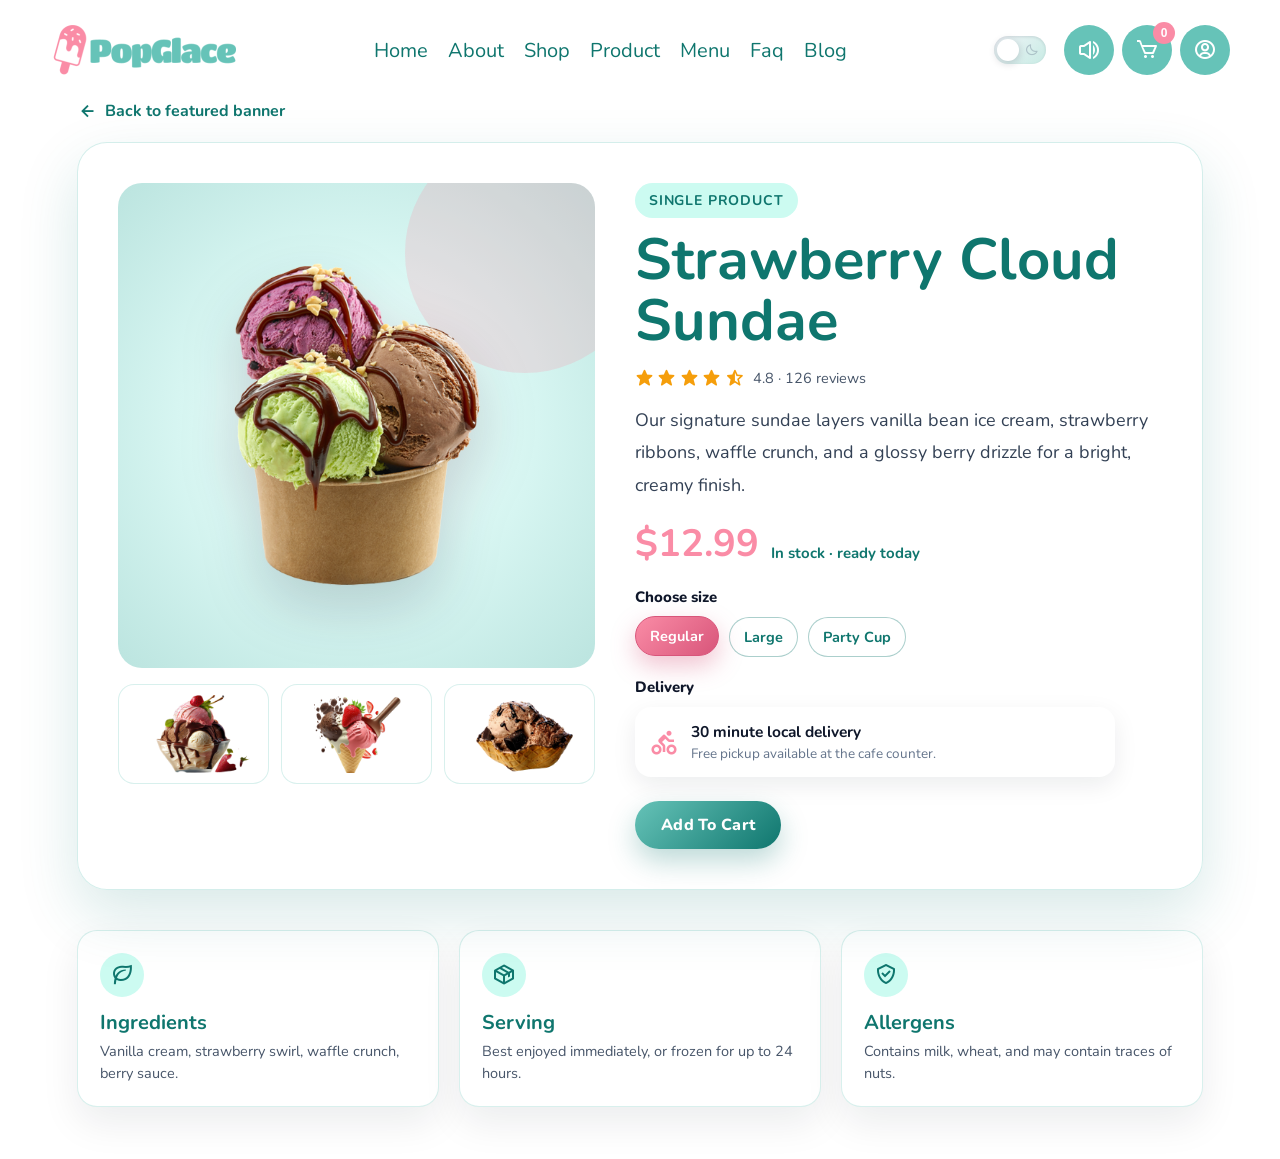
==== commit a4a7fa60: "Add sound toggle button to product page for user control over audio feedback" ====
--- a/product.html
+++ b/product.html
@@ -68,6 +68,15 @@
 						<span class="theme-switch-thumb"></span>
 					</span>
 				</button>
+				<button
+					type="button"
+					class="nav-icon-btn sound-toggle"
+					id="soundToggle"
+					aria-pressed="false"
+					aria-label="Mute sound feedback"
+					title="Sound on">
+					<i class="bx bx-volume-full" id="soundToggleIcon" aria-hidden="true"></i>
+				</button>
 				<div class="nav-action-wrap cart-wrap">
 					<button
 						type="button"
--- a/style.css
+++ b/style.css
@@ -19,6 +19,8 @@
 	--hero-badge-bg: #ecfdf5;
 	--hero-badge-text: #064e3b;
 	--font-site: "Nunito", "Segoe UI", Arial, sans-serif;
+	/* Space below fixed header so first content (e.g. product back link) is not covered */
+	--site-header-clearance: 10rem;
 }
 
 .skip-link {
@@ -96,6 +98,8 @@
 .btn.add-to-cart {
 	font-weight: 600;
 	color: #0f172a;
+	/* Explicit size: button.btn uses font:inherit, which overrides .btn font-size */
+	font-size: 1.65rem;
 }
 .features .box-container .box .btn.add-to-cart,
 .shop .box-container .box .btn.add-to-cart,
@@ -212,6 +216,16 @@
 	background-color: #bbe4df;
 	color: #0f172a;
 }
+header .sound-toggle.is-muted {
+	background-color: #f1f5f9;
+	color: #64748b;
+	border-color: rgba(100, 116, 139, 0.22);
+}
+header .sound-toggle.is-muted:hover {
+	background-color: #e2e8f0;
+	color: #334155;
+	border-color: rgba(100, 116, 139, 0.32);
+}
 header .theme-switch {
 	border: none;
 	background: transparent;
@@ -267,7 +281,7 @@
 	opacity: 0.35;
 }
 html[data-theme="dark"] header .theme-switch-icon--moon {
-	color: #e2e8f0;
+	color: #ffffff;
 	opacity: 1;
 }
 html:not([data-theme="dark"]) header .theme-switch-icon--moon {
@@ -317,6 +331,9 @@
 	align-items: center;
 	justify-content: center;
 	line-height: 1;
+}
+header .cart-badge.is-bumping {
+	animation: badge-bump 0.42s var(--ease-ui);
 }
 header .nav-panel {
 	position: absolute;
@@ -679,6 +696,9 @@
 .toast.is-visible {
 	transform: translateX(-50%) translateY(0);
 }
+.toast.is-popping {
+	animation: toast-pop 0.42s var(--ease-ui);
+}
 .visually-hidden {
 	position: absolute;
 	width: 1px;
@@ -838,6 +858,32 @@
 	text-transform: none;
 	line-height: 1.45;
 }
+.checkout-pending-banner {
+	display: flex;
+	flex-direction: column;
+	align-items: stretch;
+	gap: 1rem;
+	background: linear-gradient(135deg, #fff7ed, #ffedd5);
+	border: 1px solid #fdba74;
+	border-radius: 12px;
+	padding: 1rem 1.15rem;
+	margin: 0 0 1.2rem;
+}
+.checkout-pending-lead {
+	margin: 0;
+	font-size: 1.55rem;
+	line-height: 1.5;
+	color: #7c2d12;
+	text-align: left;
+	text-transform: none;
+}
+.checkout-pending-lead strong {
+	color: #9a3412;
+}
+.checkout-foot .btn:disabled {
+	opacity: 0.65;
+	cursor: not-allowed;
+}
 .checkout-field {
 	display: flex;
 	flex-direction: column;
@@ -952,6 +998,12 @@
 .checkout-pane-success {
 	text-align: center;
 	padding: 1rem 0.5rem 0.5rem;
+}
+.checkout-pane-success.is-celebrating .checkout-success-icon {
+	animation: success-bloom 0.7s var(--ease-ui);
+}
+.checkout-pane-success.is-celebrating .checkout-success-title {
+	animation: success-rise 0.55s var(--ease-ui);
 }
 .checkout-success-icon {
 	width: 6rem;
@@ -1075,6 +1127,52 @@
 	}
 	50% {
 		transform: translateY(-14px);
+	}
+}
+@keyframes badge-bump {
+	0% {
+		transform: scale(1);
+	}
+	35% {
+		transform: scale(1.26);
+	}
+	100% {
+		transform: scale(1);
+	}
+}
+@keyframes toast-pop {
+	0% {
+		transform: translateX(-50%) translateY(28%) scale(0.96);
+	}
+	60% {
+		transform: translateX(-50%) translateY(-4%) scale(1.02);
+	}
+	100% {
+		transform: translateX(-50%) translateY(0) scale(1);
+	}
+}
+@keyframes success-bloom {
+	0% {
+		transform: scale(0.78);
+		box-shadow: 0 0 0 0 rgba(102, 195, 184, 0.35);
+	}
+	60% {
+		transform: scale(1.08);
+		box-shadow: 0 0 0 16px rgba(102, 195, 184, 0);
+	}
+	100% {
+		transform: scale(1);
+		box-shadow: 0 0 0 0 rgba(102, 195, 184, 0);
+	}
+}
+@keyframes success-rise {
+	0% {
+		transform: translateY(10px);
+		opacity: 0;
+	}
+	100% {
+		transform: translateY(0);
+		opacity: 1;
 	}
 }
 .home {
@@ -1350,7 +1448,7 @@
 	color: var(--text-on-light);
 }
 html[data-theme="dark"] .features .box-container .one h3 {
-	color: #f1f5f9;
+	color: #ffffff;
 }
 .features .box-container .box p {
 	font-size: 1.5rem;
@@ -1378,7 +1476,13 @@
 	rotate: 15deg;
 }
 .shop {
-	background-image: url("images/footer.jpg");
+	/* Light wash so cards are not judged against busy / bright photo areas */
+	background-image:
+		linear-gradient(rgba(248, 250, 252, 0.94), rgba(248, 250, 252, 0.94)),
+		url("images/footer.jpg");
+	background-position: center center;
+	background-repeat: no-repeat;
+	background-size: cover;
 	min-height: 100vh;
 }
 
@@ -1391,10 +1495,12 @@
 	margin: 0 auto;
 }
 .shop .box-container .box {
-	background: rgba(255, 255, 255, 0.03);
-	border: 1px solid rgba(255, 255, 255, 0.5);
-	backdrop-filter: blur(11px);
-	box-shadow: 0 20px 50px rgba(40, 113, 85, 0.4);
+	background: #ffffff;
+	border: 1px solid rgba(15, 118, 110, 0.22);
+	backdrop-filter: none;
+	box-shadow:
+		0 1px 3px rgba(15, 23, 42, 0.08),
+		0 12px 28px rgba(40, 113, 85, 0.12);
 	padding: 2rem 1rem;
 	flex: 1 1 35rem;
 	text-align: center;
@@ -1426,11 +1532,11 @@
 	margin-top: -15rem;
 }
 .shop .box-container .box h3 {
-	color: #fa8ca6;
+	color: var(--heading-teal);
 	font-size: 2rem;
 }
 .shop .box-container .box p {
-	color: #f1f5f9;
+	color: var(--text-on-light);
 	font-size: 1.5rem;
 	line-height: 1.5;
 	margin-bottom: 2rem;
@@ -1440,6 +1546,9 @@
 .product-page {
 	background-image: url("images/bg.avif");
 	background-position: center;
+}
+.product-page {
+	padding-top: max(4%, var(--site-header-clearance));
 }
 .products-hero {
 	display: grid;
@@ -2215,6 +2324,9 @@
 	section {
 		padding: 6rem 2rem;
 	}
+	.product-page {
+		padding-top: max(7rem, 12rem);
+	}
 	header {
 		padding: 1rem 1.4rem;
 		gap: 0.6rem;
@@ -2550,6 +2662,9 @@
 	.home {
 		padding-top: 10.5rem;
 	}
+	.product-page {
+		padding-top: max(6rem, 10.5rem);
+	}
 	.home::after {
 		height: 72px;
 	}
@@ -2604,7 +2719,7 @@
 	--header-bg: #0f172a;
 }
 html[data-theme="dark"] body {
-	color: #e2e8f0;
+	color: #ffffff;
 }
 html[data-theme="dark"] section {
 	background-image:
@@ -2619,13 +2734,16 @@
 }
 html[data-theme="dark"] .home span {
 	background-color: #1e293b;
-	color: #ecfdf5;
+	color: #ffffff;
 	border: 1px solid rgba(94, 234, 212, 0.35);
 	font-weight: 600;
 }
-html[data-theme="dark"] .home h1,
+html[data-theme="dark"] .home h1 {
+	color: #73d7d3;
+	text-shadow: 0 1px 3px rgba(0, 0, 0, 0.35);
+}
 html[data-theme="dark"] .home p {
-	color: #f8fafc;
+	color: #ffffff;
 	text-shadow: 0 1px 3px rgba(0, 0, 0, 0.35);
 }
 html[data-theme="dark"] .home .box .btn {
@@ -2640,28 +2758,28 @@
 	border-color: rgba(6, 78, 59, 0.35);
 }
 html[data-theme="dark"] h1 {
-	color: #7dd3c7;
+	color: #73d7d3;
 }
 html[data-theme="dark"] h2.heading,
 html[data-theme="dark"] .features > h2 {
-	color: #7dd3c7;
+	color: #73d7d3;
 }
 html[data-theme="dark"] .about .row .content h2 {
-	color: #7dd3c7;
+	color: #73d7d3;
 }
 html[data-theme="dark"] .about .row .content p,
 html[data-theme="dark"] .about .box-container .box p {
-	color: #cbd5e1;
+	color: #ffffff;
 }
 html[data-theme="dark"] .about .box-container .box {
 	background-color: #1e293b;
 	border: 1px solid rgba(102, 195, 184, 0.22);
 }
 html[data-theme="dark"] .about .box-container .box h3 {
-	color: #7dd3c7;
+	color: #73d7d3;
 }
 html[data-theme="dark"] .menu .box-container .recipe > h3 {
-	color: #7dd3c7;
+	color: #73d7d3;
 }
 html[data-theme="dark"] .container {
 	background-image:
@@ -2701,8 +2819,20 @@
 		linear-gradient(rgba(15, 23, 42, 0.85), rgba(15, 23, 42, 0.85)),
 		url("images/footer.jpg");
 }
+html[data-theme="dark"] .shop .box-container .box {
+	background: rgba(255, 255, 255, 0.03);
+	border: 1px solid rgba(255, 255, 255, 0.5);
+	backdrop-filter: blur(11px);
+	box-shadow: 0 20px 50px rgba(40, 113, 85, 0.4);
+}
+html[data-theme="dark"] .shop .box-container .box h3 {
+	color: #fa8ca6;
+}
+html[data-theme="dark"] .shop .box-container .box p {
+	color: #f1f5f9;
+}
 html[data-theme="dark"] .product-back {
-	color: #7dd3c7;
+	color: #73d7d3;
 }
 html[data-theme="dark"] .products-hero,
 html[data-theme="dark"] .product-detail,
@@ -2715,27 +2845,27 @@
 html[data-theme="dark"] .product-summary h1,
 html[data-theme="dark"] .product-summary h2,
 html[data-theme="dark"] .product-info-grid h3 {
-	color: #7dd3c7;
+	color: #73d7d3;
 }
 html[data-theme="dark"] .products-copy p,
 html[data-theme="dark"] .product-summary p,
 html[data-theme="dark"] .product-info-grid p {
-	color: #cbd5e1;
+	color: #ffffff;
 }
 html[data-theme="dark"] .product-highlights li {
 	background-color: #0f172a;
-	color: #e2e8f0;
+	color: #ffffff;
 }
 html[data-theme="dark"] .product-rating span,
 html[data-theme="dark"] .product-delivery span {
-	color: #94a3b8;
+	color: #ffffff;
 }
 html[data-theme="dark"] .product-option-label,
 html[data-theme="dark"] .product-delivery strong {
-	color: #f1f5f9;
+	color: #ffffff;
 }
 html[data-theme="dark"] .product-price-row span {
-	color: #5eead4;
+	color: #73d7d3;
 }
 html[data-theme="dark"] .product-thumbs img,
 html[data-theme="dark"] .product-option,
@@ -2743,12 +2873,12 @@
 html[data-theme="dark"] .product-buy-now {
 	background-color: #0f172a;
 	border-color: rgba(102, 195, 184, 0.28);
-	color: #e2e8f0;
+	color: #ffffff;
 }
 html[data-theme="dark"] .product-option:hover:not(.is-selected) {
 	background-color: rgba(102, 195, 184, 0.18);
 	border-color: rgba(94, 234, 212, 0.45);
-	color: #f1f5f9;
+	color: #ffffff;
 }
 html[data-theme="dark"] .product-option.is-selected {
 	background: linear-gradient(135deg, #fa8ca6 0%, #d8557a 100%);
@@ -2764,20 +2894,20 @@
 	background-color: #1e293b;
 }
 html[data-theme="dark"] .menu .box-container .recipe .detail h3 {
-	color: #f1f5f9;
+	color: #ffffff;
 }
 html[data-theme="dark"] .menu .box-container .recipe .detail p {
-	color: #94a3b8;
+	color: #ffffff;
 }
 html[data-theme="dark"] .faq .box-container .detail h2 {
-	color: #f1f5f9;
+	color: #ffffff;
 }
 html[data-theme="dark"] .faq .box-container .detail span {
-	color: #e2e8f0;
+	color: #ffffff;
 }
 html[data-theme="dark"] .faq .box-container .detail i {
 	background-color: rgba(204, 251, 241, 0.2);
-	color: #5eead4;
+	color: #73d7d3;
 	border-color: rgba(94, 234, 212, 0.45);
 }
 html[data-theme="dark"] .faq .box-container .img-box .overlay {
@@ -2785,25 +2915,25 @@
 }
 html[data-theme="dark"] .accordion .contentBox .label {
 	background-color: rgba(102, 195, 184, 0.15);
-	color: #cbd5e1;
+	color: #ffffff;
 }
 html[data-theme="dark"] .accordion .contentBox .content {
 	background-color: #1e293b;
-	color: #cbd5e1;
+	color: #ffffff;
 }
 html[data-theme="dark"] .post .box-container .box .content span {
-	color: #cbd5e1;
+	color: #ffffff;
 }
 html[data-theme="dark"] kbd {
 	background: #334155;
 	border-color: #475569;
-	color: #e2e8f0;
+	color: #ffffff;
 }
 html[data-theme="dark"] .post .box-container .box .content h3 {
-	color: #e2e8f0;
+	color: #ffffff;
 }
 html[data-theme="dark"] .post .box-container .box .content p {
-	color: #cbd5e1;
+	color: #ffffff;
 }
 html[data-theme="dark"] .post .box-container .box .content .btn {
 	background-color: #0f766e;
@@ -2818,31 +2948,41 @@
 	background-color: #0f172a;
 }
 html[data-theme="dark"] footer .content {
-	color: #94a3b8;
+	color: #ffffff;
 }
 html[data-theme="dark"] footer .content h3 {
-	color: #7dd3c7;
+	color: #73d7d3;
 }
 html[data-theme="dark"] footer .content a {
-	color: #cbd5e1;
+	color: #ffffff;
 }
 html[data-theme="dark"] footer .content p {
-	color: #cbd5e1;
+	color: #ffffff;
 }
 html[data-theme="dark"] footer .bottom {
 	border-top-color: rgba(102, 195, 184, 0.35);
 }
 html[data-theme="dark"] footer .bottom a {
-	color: #e2e8f0;
+	color: #ffffff;
 }
 html[data-theme="dark"] header .navbar ul li a {
-	color: #7dd3c7;
+	color: #73d7d3;
 }
 html[data-theme="dark"] header .nav-panel {
 	background: #1e293b;
 	border-color: rgba(102, 195, 184, 0.35);
 	box-shadow: 0 12px 40px rgba(0, 0, 0, 0.45);
 }
+html[data-theme="dark"] header .sound-toggle.is-muted {
+	background-color: #334155;
+	color: #cbd5e1;
+	border-color: rgba(148, 163, 184, 0.3);
+}
+html[data-theme="dark"] header .sound-toggle.is-muted:hover {
+	background-color: #475569;
+	color: #f8fafc;
+	border-color: rgba(148, 163, 184, 0.44);
+}
 html[data-theme="dark"] header .nav-panel-head {
 	border-bottom-color: rgba(148, 163, 184, 0.25);
 }
@@ -2853,43 +2993,43 @@
 	background: #0f172a;
 }
 html[data-theme="dark"] header .cart-line-title {
-	color: #f1f5f9;
+	color: #ffffff;
 }
 html[data-theme="dark"] header .cart-line-meta {
-	color: #cbd5e1;
+	color: #ffffff;
 }
 html[data-theme="dark"] header .qty-btn {
 	background: #0f172a;
-	color: #7dd3c7;
+	color: #73d7d3;
 	border-color: #66c3b8;
 }
 html[data-theme="dark"] header .qty-btn:hover {
 	background: #1e3d38;
 }
 html[data-theme="dark"] header .cart-empty {
-	color: #cbd5e1;
+	color: #ffffff;
 }
 html[data-theme="dark"] header .cart-footer {
 	border-top-color: rgba(148, 163, 184, 0.22);
 }
 html[data-theme="dark"] header .cart-total {
-	color: #f1f5f9;
+	color: #ffffff;
 }
 html[data-theme="dark"] header .profile-meta strong {
-	color: #f1f5f9;
+	color: #ffffff;
 }
 html[data-theme="dark"] header .profile-meta span {
-	color: #cbd5e1;
+	color: #ffffff;
 }
 html[data-theme="dark"] header .profile-hint {
-	color: #cbd5e1;
+	color: #ffffff;
 }
 /* Account / fake login: light-mode grays disappear on dark nav panel */
 html[data-theme="dark"] header .login-copy {
-	color: #e2e8f0;
+	color: #ffffff;
 }
 html[data-theme="dark"] header .login-field span {
-	color: #99f6e4;
+	color: #73d7d3;
 }
 html[data-theme="dark"] header .login-field input {
 	background: #0f172a;
@@ -2904,27 +3044,27 @@
 	box-shadow: 0 0 0 3px rgba(250, 140, 166, 0.35);
 }
 html[data-theme="dark"] header .login-note {
-	color: #cbd5e1;
+	color: #ffffff;
 }
 html[data-theme="dark"] header .login-code-card {
 	background: linear-gradient(135deg, #0f172a 0%, #1e3a3a 55%, #1e293b 100%);
 	border-color: rgba(125, 211, 199, 0.45);
 }
 html[data-theme="dark"] header .login-code-card span {
-	color: #cbd5e1;
+	color: #ffffff;
 }
 html[data-theme="dark"] header .login-code-card strong {
-	color: #5eead4;
+	color: #73d7d3;
 }
 html[data-theme="dark"] header .login-link {
-	color: #7dd3c7;
+	color: #73d7d3;
 }
 html[data-theme="dark"] header .login-link:hover {
 	color: #fbcfe8;
 }
 html[data-theme="dark"] .btn {
 	background-color: #1e3d38;
-	color: #e2e8f0;
+	color: #ffffff;
 }
 html[data-theme="dark"] .btn:hover {
 	background-color: #fa8ca6;
@@ -2949,10 +3089,10 @@
 	border-bottom-color: rgba(148, 163, 184, 0.28);
 }
 html[data-theme="dark"] .checkout-dialog .checkout-head h2 {
-	color: #99f6e4;
+	color: #73d7d3;
 }
 html[data-theme="dark"] .checkout-dialog .panel-close {
-	color: #99f6e4;
+	color: #73d7d3;
 }
 html[data-theme="dark"] .checkout-dialog .panel-close:hover {
 	color: #fda4af;
@@ -2961,13 +3101,13 @@
 	background: #1e293b;
 }
 html[data-theme="dark"] .checkout-intro {
-	color: #e2e8f0;
+	color: #ffffff;
 }
 html[data-theme="dark"] .checkout-field {
-	color: #f1f5f9;
+	color: #ffffff;
 }
 html[data-theme="dark"] .checkout-field span {
-	color: #99f6e4;
+	color: #73d7d3;
 }
 html[data-theme="dark"] .checkout-field input {
 	background: #0f172a;
@@ -2975,27 +3115,27 @@
 	color: #f8fafc;
 }
 html[data-theme="dark"] .checkout-field input:focus {
-	outline-color: #5eead4;
-	border-color: #5eead4;
+	outline-color: #73d7d3;
+	border-color: #73d7d3;
 }
 html[data-theme="dark"] .checkout-field input::placeholder {
 	color: #94a3b8;
 }
 html[data-theme="dark"] .checkout-success-title {
-	color: #5eead4;
+	color: #73d7d3;
 }
 html[data-theme="dark"] .checkout-radio {
-	color: #f1f5f9;
+	color: #ffffff;
 }
 html[data-theme="dark"] .checkout-progress {
 	border-bottom-color: rgba(148, 163, 184, 0.22);
 }
 html[data-theme="dark"] .checkout-progress-step {
-	color: #94a3b8;
+	color: #ffffff;
 }
 html[data-theme="dark"] .checkout-progress-step .checkout-step-num {
 	background: #334155;
-	color: #e2e8f0;
+	color: #ffffff;
 }
 html[data-theme="dark"] .checkout-progress-step.is-active .checkout-step-num {
 	background: #14b8a6;
@@ -3009,7 +3149,7 @@
 	color: #f8fafc;
 }
 html[data-theme="dark"] .checkout-progress-step:not(.is-active) .checkout-step-label {
-	color: #cbd5e1;
+	color: #ffffff;
 }
 html[data-theme="dark"] .checkout-review-block {
 	background: #0f172a;
@@ -3019,7 +3159,7 @@
 	line-height: 1.55;
 }
 html[data-theme="dark"] .checkout-review-block strong {
-	color: #99f6e4;
+	color: #73d7d3;
 	font-size: 1.45rem;
 }
 html[data-theme="dark"] .checkout-review-lines {
@@ -3030,7 +3170,7 @@
 	font-size: 1.7rem;
 }
 html[data-theme="dark"] .checkout-review-line span:last-child {
-	color: #e2e8f0;
+	color: #ffffff;
 	font-weight: 700;
 }
 html[data-theme="dark"] .checkout-review-total {
@@ -3038,13 +3178,24 @@
 	font-size: 2.2rem;
 }
 html[data-theme="dark"] .checkout-review-total strong {
-	color: #5eead4;
+	color: #73d7d3;
+}
+html[data-theme="dark"] .checkout-pending-banner {
+	background: linear-gradient(135deg, #422006, #431407);
+	border-color: rgba(251, 146, 60, 0.45);
+}
+html[data-theme="dark"] .checkout-pending-lead {
+	color: #ffedd5;
+	font-size: 1.6rem;
+}
+html[data-theme="dark"] .checkout-pending-lead strong {
+	color: #fdba74;
 }
 html[data-theme="dark"] .checkout-order-id {
-	color: #e2e8f0;
+	color: #ffffff;
 }
 html[data-theme="dark"] .checkout-success-text {
-	color: #cbd5e1;
+	color: #ffffff;
 }
 html[data-theme="dark"] .checkout-modal .checkout-foot .btn:not(.btn-checkout-secondary),
 html[data-theme="dark"] .checkout-modal .checkout-pane-success .btn {
@@ -3094,4 +3245,10 @@
 		animation-duration: 0.01ms !important;
 		animation-iteration-count: 1 !important;
 	}
-}
+	.toast.is-popping,
+	header .cart-badge.is-bumping,
+	.checkout-pane-success.is-celebrating .checkout-success-icon,
+	.checkout-pane-success.is-celebrating .checkout-success-title {
+		animation: none !important;
+	}
+}
